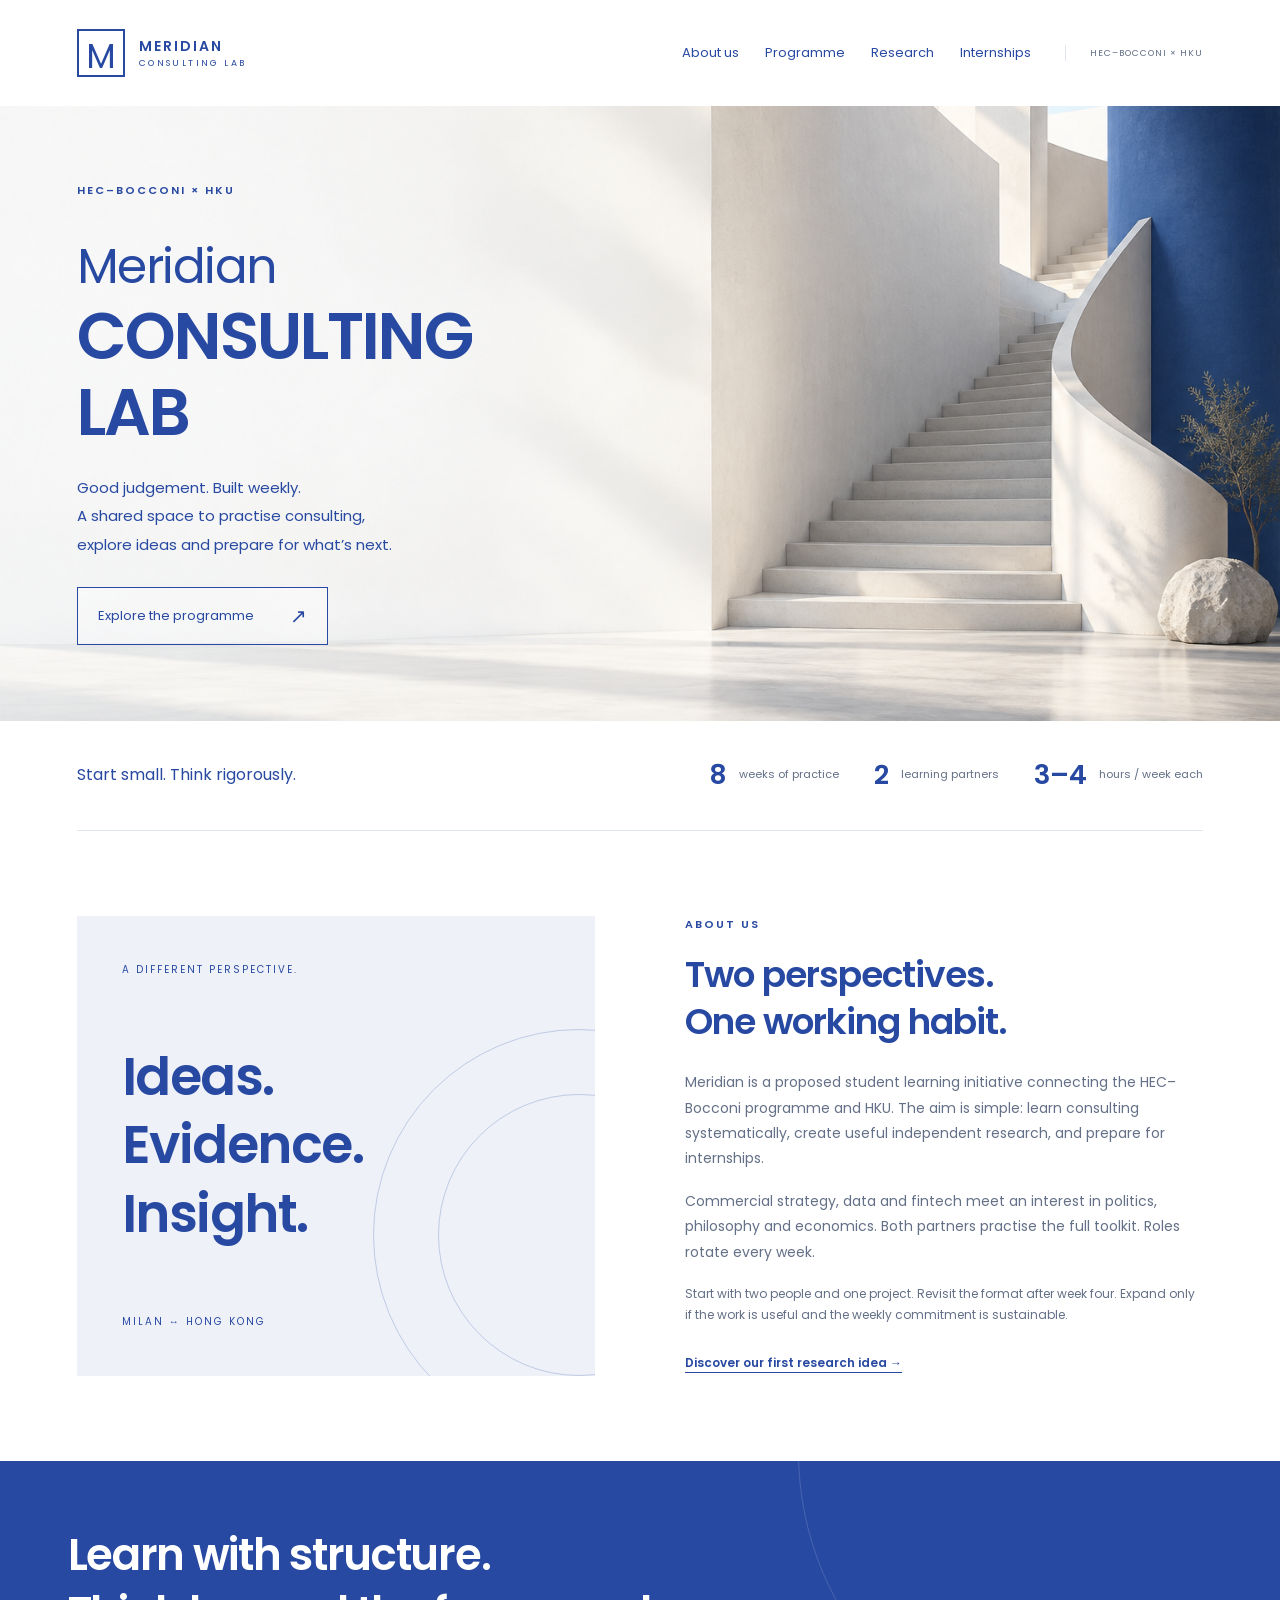
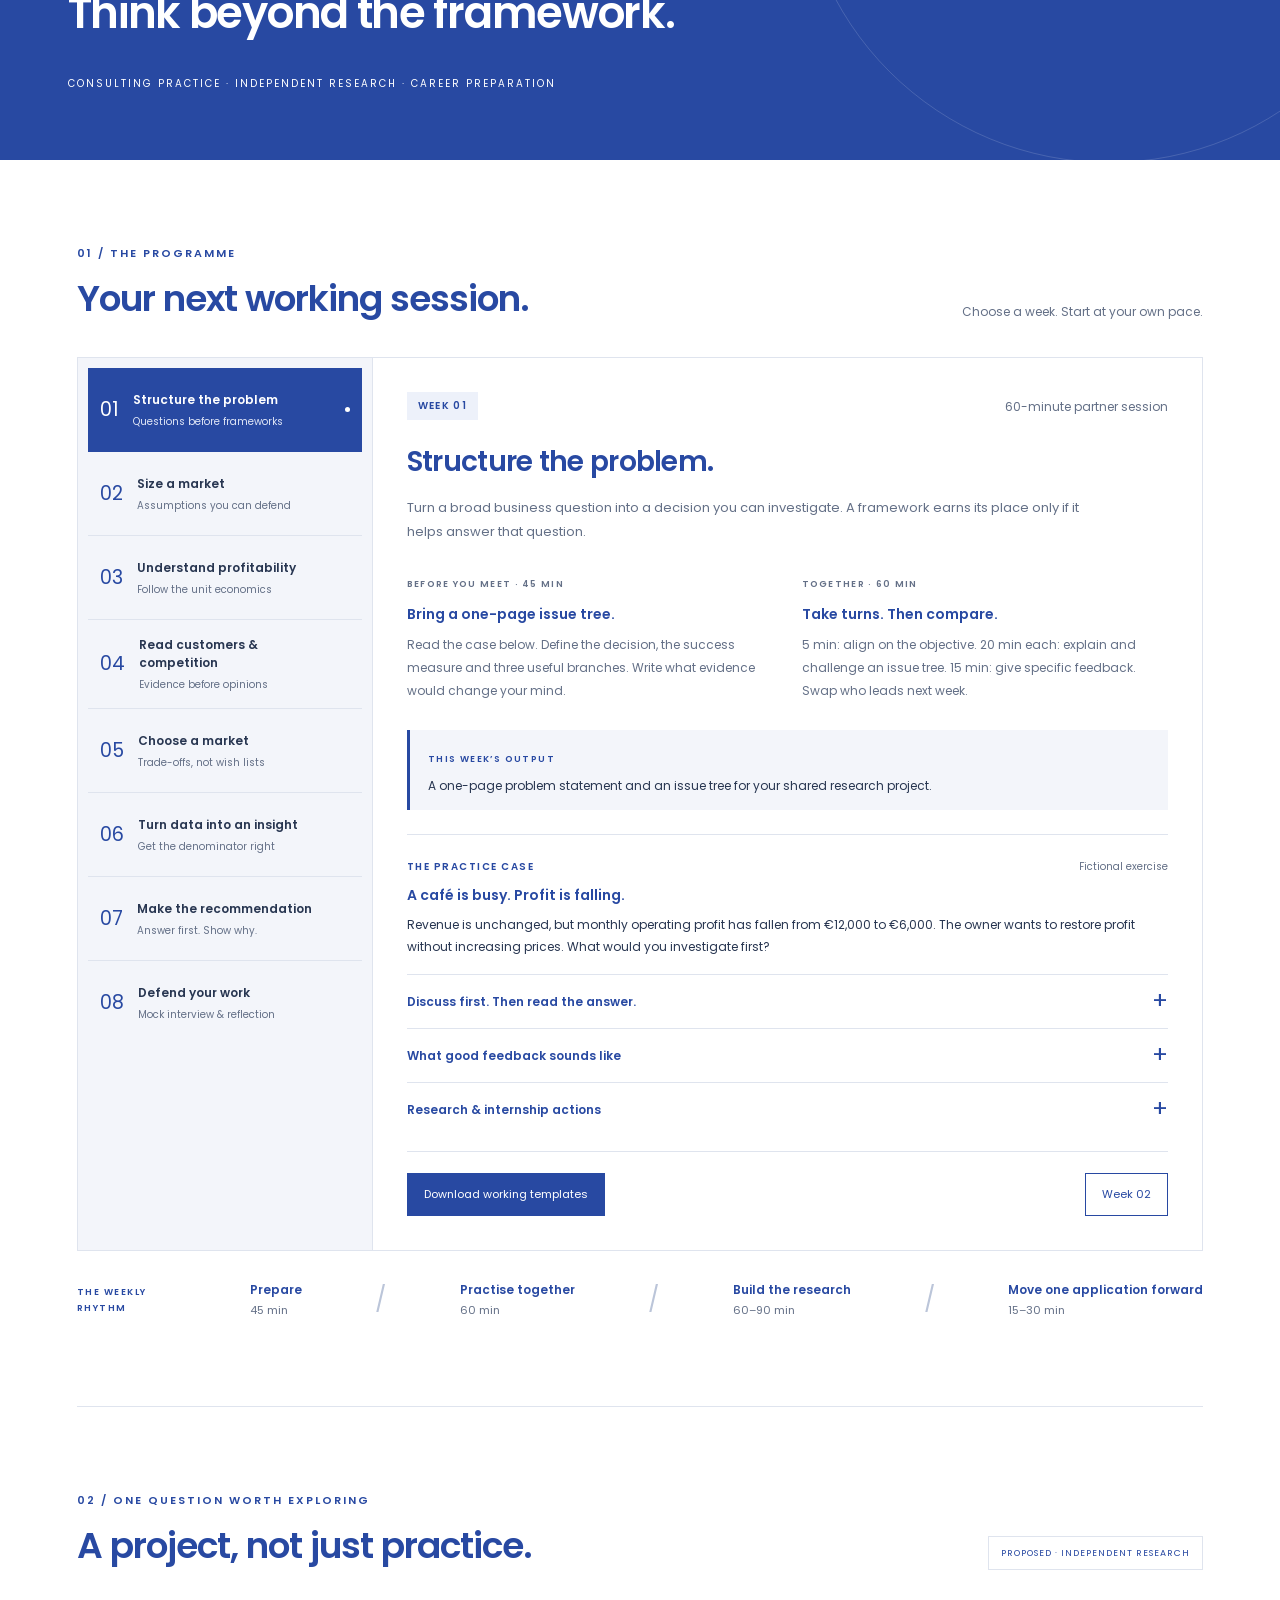
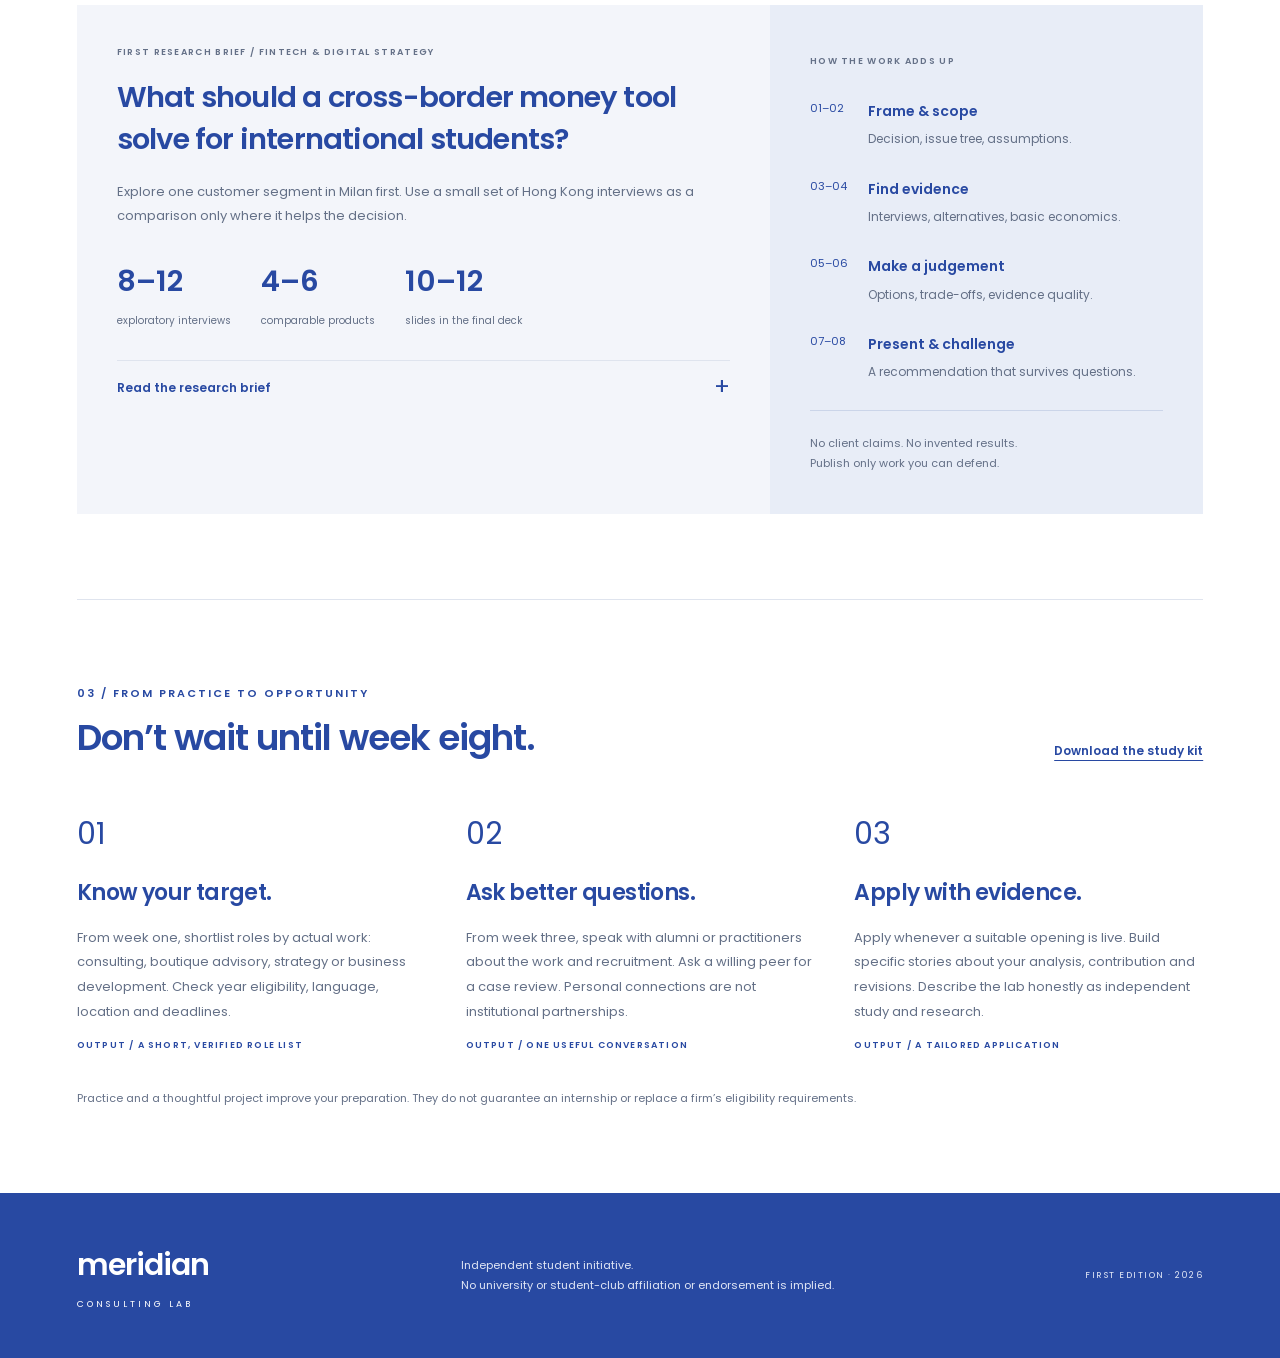
==== index.html @ 60a8f744 "Publish Meridian Consulting Lab website" ====
<!doctype html>
<html lang="en">
<head>
  <meta charset="utf-8"><meta name="viewport" content="width=device-width,initial-scale=1">
  <title>Meridian Consulting Lab — Practice with purpose</title>
  <meta name="description" content="A two-person consulting lab connecting HEC–Bocconi and HKU. Eight weeks of structured practice, independent research and internship preparation.">
  <link rel="icon" type="image/svg+xml" href="data:image/svg+xml,%3Csvg xmlns='http://www.w3.org/2000/svg' viewBox='0 0 40 40'%3E%3Crect width='40' height='40' fill='%232849a2'/%3E%3Cpath d='M9 29V11l11 12 11-12v18' fill='none' stroke='white' stroke-width='3'/%3E%3C/svg%3E">
  <link rel="stylesheet" href="styles.css"><script src="app.js" defer></script>
</head>
<body>
<a class="skip" href="#programme">Skip to the programme</a>
<header class="site-header">
  <a class="brand" href="#top" aria-label="Meridian Consulting Lab home"><span class="brand-mark" aria-hidden="true">M</span><span>MERIDIAN<span class="brand-sub">CONSULTING LAB</span></span></a>
  <nav aria-label="Main navigation"><a href="#about">About us</a><a href="#programme">Programme</a><a href="#research">Research</a><a href="#internships">Internships</a></nav>
  <span class="header-note">HEC–BOCCONI × HKU</span>
</header>
<main id="top">
  <section class="intro" aria-labelledby="intro-title">
    <img class="hero-image" src="assets/meridian-hero.png" alt="" fetchpriority="high">
    <div class="hero-copy"><p class="eyebrow">HEC–BOCCONI × HKU</p><h1 id="intro-title"><span>Meridian</span><br>CONSULTING<br>LAB</h1><p class="intro-copy">Good judgement. Built weekly.<br>A shared space to practise consulting,<br>explore ideas and prepare for what’s next.</p><a class="hero-cta" href="#programme">Explore the programme <span aria-hidden="true">↗</span></a></div>
  </section>
  <div class="programme-note"><p>Start small. Think rigorously.</p><div class="note-meta"><span><strong>8</strong> weeks of practice</span><span><strong>2</strong> learning partners</span><span><strong>3–4</strong> hours / week each</span></div></div>
  <section class="section about" id="about" aria-labelledby="about-heading"><div class="about-visual" aria-hidden="true"><span class="visual-caption">A DIFFERENT PERSPECTIVE.</span><p>Ideas.<br>Evidence.<br>Insight.</p><span class="visual-coordinate">MILAN ↔ HONG KONG</span></div><div class="about-copy"><p class="eyebrow">ABOUT US</p><h2 id="about-heading">Two perspectives.<br>One working habit.</h2><p>Meridian is a proposed student learning initiative connecting the HEC–Bocconi programme and HKU. The aim is simple: learn consulting systematically, create useful independent research, and prepare for internships.</p><p>Commercial strategy, data and fintech meet an interest in politics, philosophy and economics. Both partners practise the full toolkit. Roles rotate every week.</p><p class="quiet">Start with two people and one project. Revisit the format after week four. Expand only if the work is useful and the weekly commitment is sustainable.</p><a class="text-link" href="#research">Discover our first research idea <span aria-hidden="true">→</span></a></div></section>
  <section class="statement" aria-label="Our approach"><p>Learn with structure.<br>Think beyond the framework.</p><span>CONSULTING PRACTICE · INDEPENDENT RESEARCH · CAREER PREPARATION</span></section>
  <section class="programme section" id="programme" aria-labelledby="programme-heading">
    <div class="section-heading"><div><p class="eyebrow">01 / THE PROGRAMME</p><h2 id="programme-heading">Your next working session.</h2></div><span class="quiet">Choose a week. Start at your own pace.</span></div>
    <div class="workbench">
      <nav class="week-list" aria-label="Programme weeks" id="week-list">
        <a class="week-link active" href="#week-1" aria-current="step"><span class="week-number">01</span><span>Structure the problem<small>Questions before frameworks</small></span><span class="week-dot" aria-hidden="true"></span></a>
      </nav>
      <article class="session" id="session" aria-labelledby="session-title">
        <div class="session-top"><span class="pill">WEEK 01</span><span class="quiet">60-minute partner session</span></div>
        <h3 id="session-title">Structure the problem.</h3><p class="session-description">Turn a broad business question into a decision you can investigate. A framework earns its place only if it helps answer that question.</p>
        <div class="session-blocks"><div><span class="tiny-label">BEFORE YOU MEET · 45 MIN</span><h4>Bring a one-page issue tree.</h4><p>Define the decision, the success measure and three useful branches. Write what evidence would change your mind.</p></div><div><span class="tiny-label">TOGETHER · 60 MIN</span><h4>Take turns. Then compare.</h4><p>Spend 5 minutes setting the objective, 20 minutes per person practising, then 15 minutes giving evidence-based feedback.</p></div></div>
        <div class="deliverable"><span class="deliverable-label">THIS WEEK’S OUTPUT</span><p>A one-page problem statement and an issue tree for your shared research project.</p></div>
      </article>
    </div>
    <div class="rhythm"><span class="rhythm-label">THE WEEKLY RHYTHM</span><p><strong>Prepare</strong><span>45 min</span></p><span class="rhythm-divider">/</span><p><strong>Practise together</strong><span>60 min</span></p><span class="rhythm-divider">/</span><p><strong>Build the research</strong><span>60–90 min</span></p><span class="rhythm-divider">/</span><p><strong>Move one application forward</strong><span>15–30 min</span></p></div>
  </section>
  <section class="section research" id="research" aria-labelledby="research-heading">
    <div class="section-heading"><div><p class="eyebrow">02 / ONE QUESTION WORTH EXPLORING</p><h2 id="research-heading">A project, not just practice.</h2></div><span class="status">PROPOSED · INDEPENDENT RESEARCH</span></div>
    <div class="research-grid"><div class="research-main"><p class="tiny-label">FIRST RESEARCH BRIEF / FINTECH & DIGITAL STRATEGY</p><h3>What should a cross-border money tool solve for international students?</h3><p>Explore one customer segment in Milan first. Use a small set of Hong Kong interviews as a comparison only where it helps the decision.</p><div class="project-facts"><div><strong>8–12</strong><span>exploratory interviews</span></div><div><strong>4–6</strong><span>comparable products</span></div><div><strong>10–12</strong><span>slides in the final deck</span></div></div><details><summary>Read the research brief</summary><div class="detail-body"><p><strong>The decision:</strong> which user problem deserves a small product experiment? Compare transfer cost, clarity, convenience and trust without assuming the answer.</p><p><strong>Scope:</strong> aim for 6–8 adult student interviews in Milan and 2–4 in Hong Kong. This is an exploratory convenience sample, not a representative survey. If access is limited, narrow to one city.</p><p><strong>Method:</strong> ask about a recent real experience, compare public product information under the same transaction scenario, and separate observations from interpretations.</p><p><strong>Output:</strong> an evidence table, anonymised themes, a concise deck, an alternative recommendation and a low-cost next experiment. Make every important number traceable.</p><p><strong>Boundary:</strong> no bank credentials or account statements. Ask permission to take notes, minimise personal data and agree how long to keep them. This is student research, not financial advice or a client engagement.</p></div></details></div><aside class="project-aside"><span class="tiny-label">HOW THE WORK ADDS UP</span><ol class="project-steps"><li><span>01–02</span><div><strong>Frame & scope</strong><p>Decision, issue tree, assumptions.</p></div></li><li><span>03–04</span><div><strong>Find evidence</strong><p>Interviews, alternatives, basic economics.</p></div></li><li><span>05–06</span><div><strong>Make a judgement</strong><p>Options, trade-offs, evidence quality.</p></div></li><li><span>07–08</span><div><strong>Present & challenge</strong><p>A recommendation that survives questions.</p></div></li></ol><p class="aside-note">No client claims. No invented results.<br>Publish only work you can defend.</p></aside></div>
  </section>
  <section class="section internships" id="internships" aria-labelledby="internships-heading"><div class="section-heading"><div><p class="eyebrow">03 / FROM PRACTICE TO OPPORTUNITY</p><h2 id="internships-heading">Don’t wait until week eight.</h2></div><a class="text-link" href="study-kit.md" download>Download the study kit</a></div><div class="career-grid"><article><span class="career-num">01</span><h3>Know your target.</h3><p>From week one, shortlist roles by actual work: consulting, boutique advisory, strategy or business development. Check year eligibility, language, location and deadlines.</p><span class="career-output">OUTPUT / A SHORT, VERIFIED ROLE LIST</span></article><article><span class="career-num">02</span><h3>Ask better questions.</h3><p>From week three, speak with alumni or practitioners about the work and recruitment. Ask a willing peer for a case review. Personal connections are not institutional partnerships.</p><span class="career-output">OUTPUT / ONE USEFUL CONVERSATION</span></article><article><span class="career-num">03</span><h3>Apply with evidence.</h3><p>Apply whenever a suitable opening is live. Build specific stories about your analysis, contribution and revisions. Describe the lab honestly as independent study and research.</p><span class="career-output">OUTPUT / A TAILORED APPLICATION</span></article></div><p class="career-footnote">Practice and a thoughtful project improve your preparation. They do not guarantee an internship or replace a firm’s eligibility requirements.</p></section>
</main>
<footer><a class="footer-brand" href="#top">meridian<span>consulting lab</span></a><p>Independent student initiative.<br>No university or student-club affiliation or endorsement is implied.</p><span>FIRST EDITION · 2026</span></footer>
<noscript><div class="noscript">Week one is shown above. Enable JavaScript to browse all eight weeks, or <a href="study-kit.md">read the complete study kit</a>.</div></noscript>
</body></html>
---- styles.css ----
@font-face{font-family:Poppins;src:url('assets/poppins-regular.ttf') format('truetype');font-weight:400;font-display:swap}
@font-face{font-family:Poppins;src:url('assets/poppins-semibold.ttf') format('truetype');font-weight:600;font-display:swap}
:root{--blue:#2849a2;--ink:#283651;--muted:#647087;--paper:#f3f5fa;--line:#dfe4ee;--white:#fff;--sans:Poppins,-apple-system,BlinkMacSystemFont,'Segoe UI',sans-serif}
*{box-sizing:border-box}html{scroll-behavior:smooth;scroll-padding-top:24px}body{margin:0;background:white;color:var(--ink);font:400 15px/1.8 var(--sans)}a{color:inherit;text-underline-offset:5px}button{font:inherit}button,summary,a{-webkit-tap-highlight-color:transparent}button:focus-visible,a:focus-visible,summary:focus-visible{outline:3px solid var(--blue);outline-offset:5px}.skip{position:absolute;left:20px;top:-100px;background:var(--paper);padding:12px;z-index:5}.skip:focus{top:10px}h1,h2,h3,h4,p{margin-top:0}h1,h2,h3,h4{font-weight:600;color:var(--blue)}
.site-header{max-width:1440px;margin:auto;padding:24px 6%;display:flex;align-items:center;gap:34px;min-height:106px;background:white;color:var(--blue)}.brand{display:flex;align-items:center;gap:14px;text-decoration:none;font-size:14px;letter-spacing:2px;font-weight:600;line-height:1.5}.brand-mark{font-size:34px;letter-spacing:-4px;border:2px solid var(--blue);width:48px;height:48px;display:grid;place-items:center;padding-right:3px;font-weight:400}.brand-sub{font-size:9px;letter-spacing:2.4px;display:block;font-weight:400}.site-header nav{display:flex;gap:26px;margin-left:auto}.site-header nav a{text-decoration:none;font-size:13px;padding:7px 0}.site-header nav a:hover{text-decoration:underline}.header-note{font-size:9px;letter-spacing:1px;padding-left:24px;border-left:1px solid var(--line);color:var(--muted)}main{max-width:1440px;margin:auto;padding:0 6%}
.intro{position:relative;min-height:615px;margin:0 -6.82%;overflow:hidden;background:#f2f3f5;display:flex;align-items:center}.hero-image{position:absolute;inset:0;width:100%;height:100%;object-fit:cover;object-position:center 55%}.hero-copy{position:relative;width:62%;padding:55px 0 55px 6%;z-index:1}.eyebrow,.tiny-label,.edition{font-size:11px;letter-spacing:2px;font-weight:600;line-height:1.6}.eyebrow{margin:0 0 24px;color:var(--blue)}h1{font-size:clamp(45px,5.1vw,72px);line-height:1.16;letter-spacing:-2px;margin-bottom:23px}h1>span{font-weight:400;font-size:.74em;letter-spacing:-1.5px}.intro-copy{font-size:15px;line-height:1.9;color:var(--blue);margin-bottom:28px;max-width:425px}.hero-cta{display:inline-flex;align-items:center;justify-content:space-between;gap:36px;border:1px solid var(--blue);min-height:49px;padding:10px 20px;text-decoration:none;color:var(--blue);font-size:13px;background:#ffffff55}.hero-cta:hover{background:var(--blue);color:white}.hero-cta span{font-size:20px}.programme-note{display:flex;align-items:center;justify-content:space-between;padding:30px 0;border-bottom:1px solid var(--line);gap:30px}.programme-note>p{margin:0;color:var(--blue);font-size:16px}.note-meta{display:flex;gap:35px;font-size:11px;color:var(--muted)}.note-meta span{display:flex;align-items:center;gap:12px}.note-meta strong{font-size:27px;color:var(--blue);font-weight:600;white-space:nowrap}
.section{padding:85px 0}.section-heading{display:flex;justify-content:space-between;align-items:flex-end;gap:24px;margin-bottom:35px}.section-heading .eyebrow{margin-bottom:13px}h2{font-size:36px;line-height:1.3;letter-spacing:-1px;margin-bottom:0}.quiet{color:var(--muted);font-size:12px}.about{display:grid;grid-template-columns:1fr 1fr;align-items:center;gap:8%}.about-visual{min-height:460px;position:relative;overflow:hidden;background:#eef1f8;padding:45px;color:var(--blue);display:flex;flex-direction:column;justify-content:space-between}.about-visual:before,.about-visual:after{content:'';position:absolute;width:410px;height:410px;border:1px solid #bfcbe5;border-radius:50%;right:-190px;bottom:-65px}.about-visual:after{width:280px;height:280px;right:-125px;bottom:0}.visual-caption,.visual-coordinate{font-size:10px;letter-spacing:2px;position:relative}.about-visual p{font-size:clamp(38px,4.1vw,58px);font-weight:600;line-height:1.3;letter-spacing:-1.5px;margin:25px 0;position:relative}.about-copy h2{margin-bottom:25px}.about-copy .eyebrow{margin-bottom:18px}.about-copy p:not(.eyebrow){color:var(--muted);font-size:14px;margin-bottom:18px}.about-copy p.quiet{font-size:12px}.text-link{color:var(--blue);font-size:12px;font-weight:600}.about-copy .text-link{display:inline-block;margin-top:8px}.statement{position:relative;overflow:hidden;background:var(--blue);color:white;padding:65px 6%;margin:0 -6.82%;}.statement:after{content:'';position:absolute;width:620px;height:620px;border:1px solid #ffffff26;border-radius:50%;top:-320px;right:-140px}.statement p{font-size:clamp(28px,3.4vw,47px);font-weight:600;line-height:1.35;letter-spacing:-1.3px;margin-bottom:25px;position:relative;z-index:1}.statement>span{font-size:10px;letter-spacing:2px;position:relative;z-index:1}
.workbench{display:grid;grid-template-columns:295px 1fr;background:white;border:1px solid var(--line)}.week-list{border-right:1px solid var(--line);padding:10px;background:var(--paper)}.week-link{display:flex;align-items:center;gap:14px;text-decoration:none;padding:16px 12px;min-height:84px;border-bottom:1px solid var(--line);transition:background .15s}.week-link:last-child{border-bottom:0}.week-link:hover{background:#e6ebf6}.week-link.active{background:var(--blue);color:white;border-color:var(--blue)}.week-link>span:nth-child(2){font-size:12px;font-weight:600;line-height:1.5}.week-link small{display:block;font-size:10px;font-weight:400;color:var(--muted);margin-top:5px}.week-link.active small{color:#e0e6f6}.week-number{font-size:19px;color:var(--blue)}.active .week-number{color:white}.week-dot{width:5px;height:5px;border-radius:50%;margin-left:auto;flex-shrink:0}.active .week-dot{background:white}.session{padding:34px;min-width:0}.session-top{display:flex;justify-content:space-between;align-items:center;gap:15px;margin-bottom:23px}.pill{background:#edf1fa;color:var(--blue);padding:5px 11px;font-size:10px;letter-spacing:1.3px;font-weight:600}.session h3{font-size:28px;line-height:1.35;letter-spacing:-.7px;margin-bottom:15px}.session-description{color:var(--muted);font-size:13px;max-width:700px;margin-bottom:25px}.session-blocks{display:grid;grid-template-columns:1fr 1fr;gap:28px;padding-bottom:24px}.tiny-label{font-size:9px;color:var(--muted);letter-spacing:1.3px}.session h4{font-size:14px;line-height:1.5;margin:9px 0}.session-blocks p{font-size:12px;color:var(--muted);line-height:1.9;margin-bottom:0}.deliverable{border-left:3px solid var(--blue);padding:13px 18px;margin:4px 0 24px;background:var(--paper)}.deliverable-label{font-size:9px;font-weight:600;letter-spacing:1.4px;color:var(--blue)}.deliverable p{font-size:12px;margin:5px 0 0}.case{border-top:1px solid var(--line);padding-top:23px}.case-top{display:flex;justify-content:space-between;gap:15px;align-items:center;margin-bottom:9px}.case-label{font-size:10px;letter-spacing:1.5px;font-weight:600;color:var(--blue)}.case-tag{font-size:10px;color:var(--muted)}.case h4{margin:5px 0 8px}.case p,.case li{font-size:12px}.case-prompt{margin-bottom:17px}.case details,.research details{border-top:1px solid var(--line)}summary{cursor:pointer;font-size:12px;font-weight:600;padding:15px 0;list-style:none;display:flex;align-items:center;justify-content:space-between;gap:15px;color:var(--blue)}summary::-webkit-details-marker{display:none}summary:after{content:'+';font-weight:400;font-size:23px;line-height:1}details[open]>summary:after{content:'−'}.detail-body{color:var(--muted);font-size:12px;line-height:1.9;padding:0 0 12px}.detail-body p:last-child{margin-bottom:0}.detail-body ul{padding-left:20px}.session-bottom{display:flex;align-items:center;justify-content:space-between;gap:15px;border-top:1px solid var(--line);padding-top:21px;margin-top:15px}.button{display:inline-flex;align-items:center;justify-content:center;min-height:43px;background:var(--blue);color:white;border:1px solid var(--blue);padding:10px 16px;font-size:11px;font-weight:400;cursor:pointer;text-decoration:none}.button:hover{background:#203b83}.button.secondary{background:transparent;color:var(--blue)}.button.secondary:hover{background:var(--paper)}.rhythm{display:flex;align-items:center;justify-content:space-between;gap:18px;padding:27px 0 0;flex-wrap:wrap}.rhythm-label{font-size:9px;font-weight:600;letter-spacing:1.5px;max-width:100px;color:var(--blue)}.rhythm p{margin:0;font-size:11px}.rhythm strong{display:block;font-weight:600;font-size:12px;color:var(--blue)}.rhythm p span{color:var(--muted)}.rhythm-divider{color:#bbc5d9;font-size:24px}
.research{border-top:1px solid var(--line)}.status{font-size:9px;font-weight:400;letter-spacing:1px;border:1px solid var(--line);padding:8px 12px;color:var(--blue)}.research-grid{display:grid;grid-template-columns:1.6fr 1fr;background:#f3f5fa}.research-main{padding:40px}.research-main h3{font-size:29px;line-height:1.45;letter-spacing:-.8px;max-width:620px;margin:17px 0 20px}.research-main>p:not(.tiny-label){color:var(--muted);font-size:13px}.project-facts{display:flex;gap:30px;padding:15px 0 30px}.project-facts strong{font-size:29px;display:block;color:var(--blue);font-weight:600}.project-facts span{display:block;font-size:10px;color:var(--muted);margin-top:5px}.project-aside{background:#e8edf7;padding:40px}.project-steps{list-style:none;padding:0;margin:25px 0 0}.project-steps li{display:flex;gap:20px;padding:0 0 25px}.project-steps li>span{font-size:11px;color:var(--blue);padding-top:2px;min-width:38px}.project-steps strong{font-size:14px;font-weight:600;color:var(--blue)}.project-steps p{font-size:12px;color:var(--muted);margin:4px 0 0}.aside-note{font-size:11px;color:var(--muted);border-top:1px solid #cbd5e9;padding-top:23px;margin:2px 0 0}.internships{border-top:1px solid var(--line)}.career-grid{display:grid;grid-template-columns:repeat(3,1fr);gap:40px}.career-grid article{padding:10px 0 0;display:flex;flex-direction:column}.career-num{font-size:30px;color:var(--blue);margin-bottom:17px}.career-grid h3{font-size:22px;line-height:1.4;letter-spacing:-.6px;margin-bottom:17px}.career-grid p{font-size:13px;color:var(--muted);line-height:1.9}.career-output{font-size:9px;letter-spacing:1.2px;margin-top:auto;color:var(--blue);font-weight:600}.career-footnote{font-size:11px;color:var(--muted);margin:35px 0 0}
footer{background:var(--blue);color:white;padding:45px max(6vw,24px);display:flex;align-items:center;justify-content:space-between;gap:30px}.footer-brand{font-size:30px;font-weight:600;letter-spacing:-1px;text-decoration:none}.footer-brand span{display:block;font-size:9px;font-weight:400;text-transform:uppercase;letter-spacing:3px;margin-top:4px}footer p{font-size:11px;color:#e0e6f5;margin:0}footer>span{font-size:9px;letter-spacing:1.5px;color:#e0e6f5}.noscript{padding:20px;background:var(--paper);text-align:center}
@media(min-width:1440px){.hero-copy{padding-left:86px}.intro,.statement{margin-left:-86px;margin-right:-86px}}
@media(max-width:1100px){.header-note{display:none}.intro{min-height:570px}.note-meta{gap:20px}.note-meta span{gap:8px}.programme-note>p{font-size:13px}.about{gap:6%}.about-visual{padding:35px;min-height:435px}.workbench{grid-template-columns:250px 1fr}.session{padding:26px}.research-main,.project-aside{padding:28px}.project-facts{gap:20px}.section-heading>.quiet{max-width:180px}.career-grid{gap:25px}}
@media(max-width:760px){.site-header{padding:20px 6%;flex-wrap:wrap;gap:18px;min-height:0}.brand{font-size:12px}.brand-mark{width:40px;height:40px;font-size:28px}.brand-sub{font-size:8px}.site-header nav{width:100%;margin:0;gap:0;justify-content:space-between}.site-header nav a{font-size:11px;padding:0}.intro{min-height:590px;align-items:flex-start}.hero-image{object-position:68% center;opacity:.63}.intro:after{content:'';position:absolute;inset:0;background:linear-gradient(90deg,#f7f8faee,#f7f8fa77 62%,transparent)}.hero-copy{width:100%;padding:48px 6%}h1{font-size:clamp(36px,12vw,48px);letter-spacing:-1.5px}.intro-copy{font-size:13px}.eyebrow{font-size:10px}.hero-cta{font-size:12px}.programme-note{display:block;padding:25px 0}.programme-note>p{font-size:14px;margin-bottom:15px}.note-meta{justify-content:space-between;gap:12px}.note-meta span{display:block;font-size:9px}.note-meta strong{display:block;font-size:26px;margin-bottom:2px}.section{padding:55px 0}.about{grid-template-columns:1fr;gap:35px}.about-visual{min-height:360px;padding:30px}.about-visual p{font-size:46px}.about-copy h2{font-size:31px}.about-copy p:not(.eyebrow){font-size:13px}.statement{padding:45px 6%}.statement>span{font-size:8px;letter-spacing:1.4px;display:block;max-width:280px}.statement p{font-size:31px}.section-heading{display:block;margin-bottom:25px}h2{font-size:29px}.section-heading>.quiet,.section-heading>.status,.section-heading>.text-link{display:inline-block;margin-top:18px;max-width:none}.workbench{grid-template-columns:1fr}.week-list{display:flex;overflow-x:auto;border-right:0;border-bottom:1px solid var(--line);padding:8px;scroll-snap-type:x proximity;gap:5px}.week-link{min-width:210px;min-height:72px;border-bottom:0;padding:12px;scroll-snap-align:start}.week-link>span:nth-child(2){font-size:11px}.week-link small{font-size:9px}.session{padding:25px 20px}.session h3{font-size:26px}.session-blocks{grid-template-columns:1fr;gap:24px}.session-top .quiet{font-size:9px}.session-bottom{align-items:flex-start}.session-bottom .button{font-size:10px;padding:10px 12px}.rhythm{display:grid;grid-template-columns:1fr 1fr;gap:20px}.rhythm-label{grid-column:1/-1;max-width:none}.rhythm-divider{display:none}.rhythm strong{font-size:11px}.research-grid{grid-template-columns:1fr}.research-main,.project-aside{padding:26px}.research-main h3{font-size:26px}.project-facts{gap:15px;justify-content:space-between}.project-facts strong{font-size:24px}.project-facts span{font-size:9px;max-width:85px}.career-grid{grid-template-columns:1fr;gap:30px}.career-grid article{border-bottom:1px solid var(--line);padding:0 0 25px}.career-grid article:last-child{border:0;padding-bottom:0}.career-num{margin-bottom:10px}.career-grid h3{font-size:23px}.career-footnote{margin-top:25px}footer{align-items:flex-start;flex-wrap:wrap;padding:35px 6%}footer p{max-width:260px}footer>span{width:100%}}
@media(prefers-reduced-motion:reduce){html{scroll-behavior:auto}*{transition:none!important}}
@media print{.site-header nav,.header-note,.hero-image,.hero-cta,.week-list,.session-bottom,.text-link,.about-visual,.statement{display:none}body{background:white}main{max-width:none;padding:0}.intro{min-height:0;margin:0}.hero-copy{width:100%;padding:20px 0}.workbench{display:block;border:0}.section{break-inside:avoid;padding:20px 0}.session{padding:0}.research-grid,.project-aside{background:white}.about{display:block}footer{background:white;color:var(--blue)}footer p,footer>span{color:var(--muted)}a{text-decoration:none}}
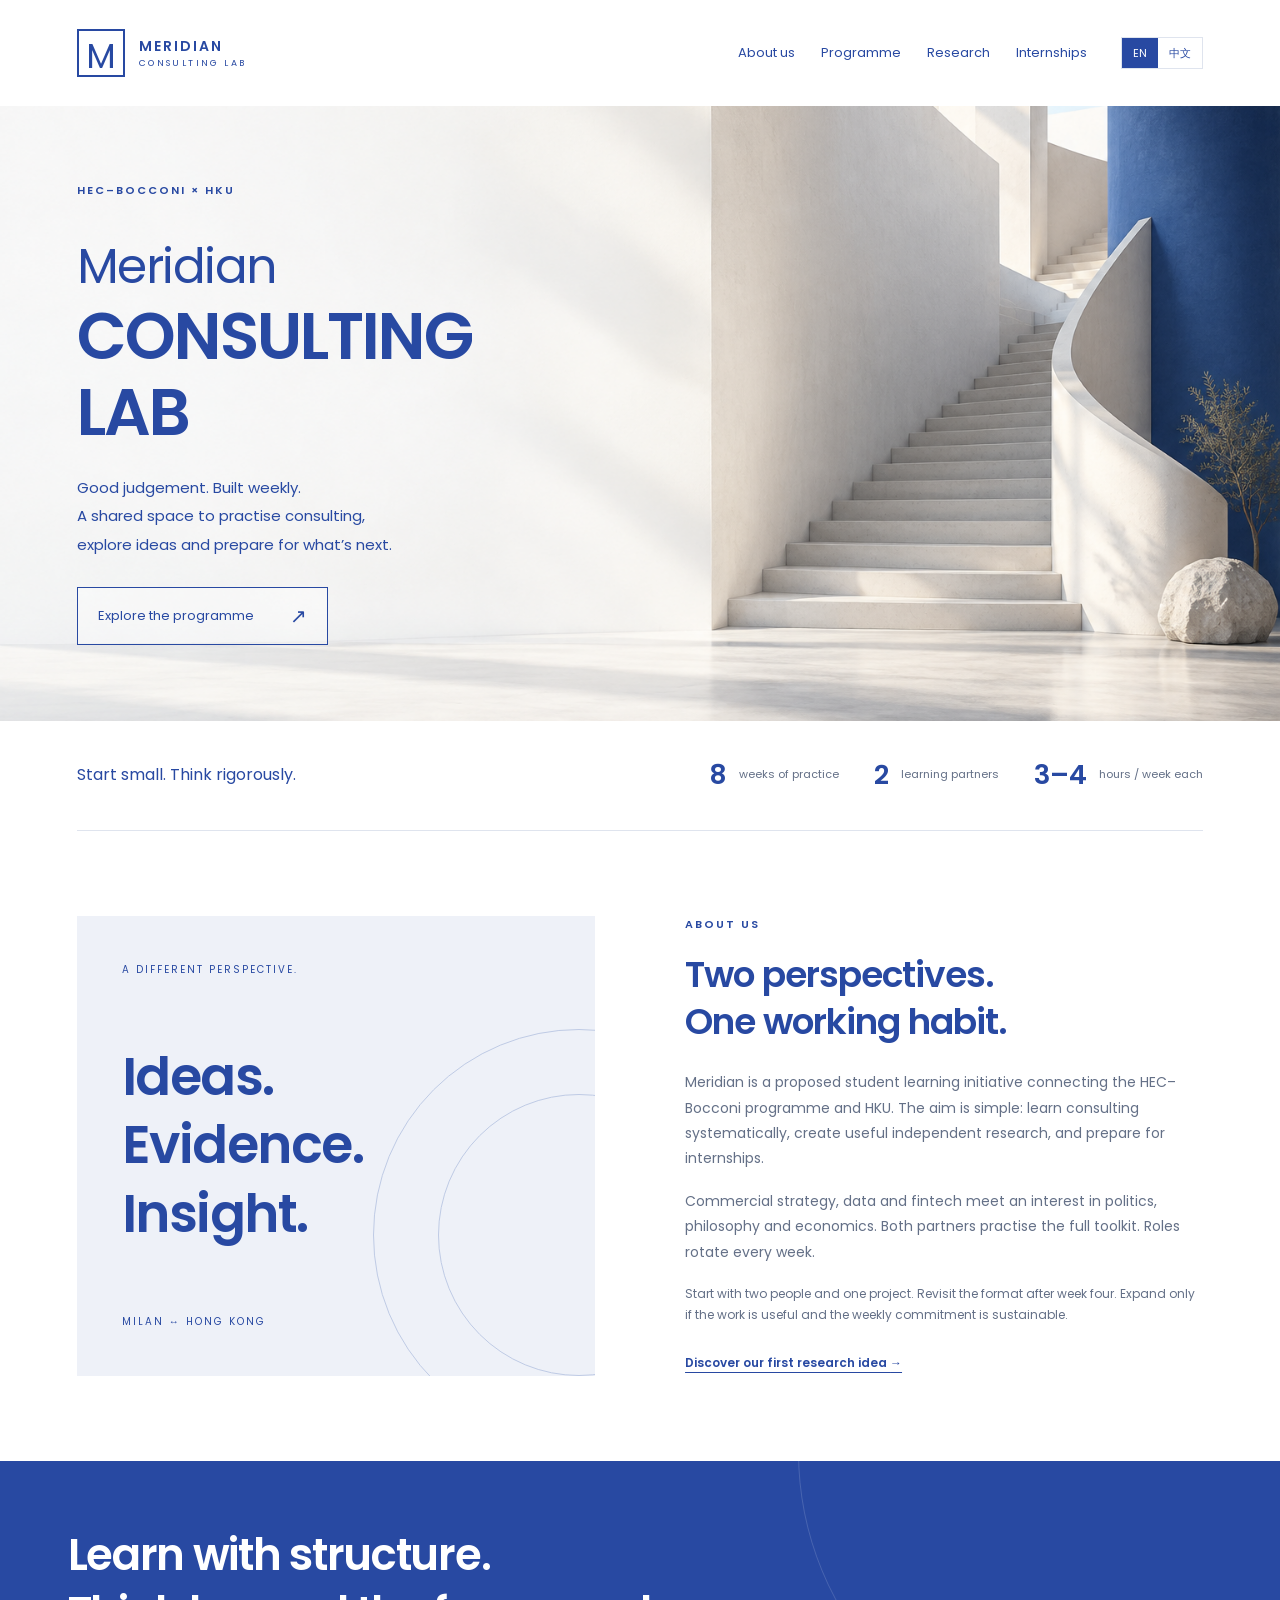
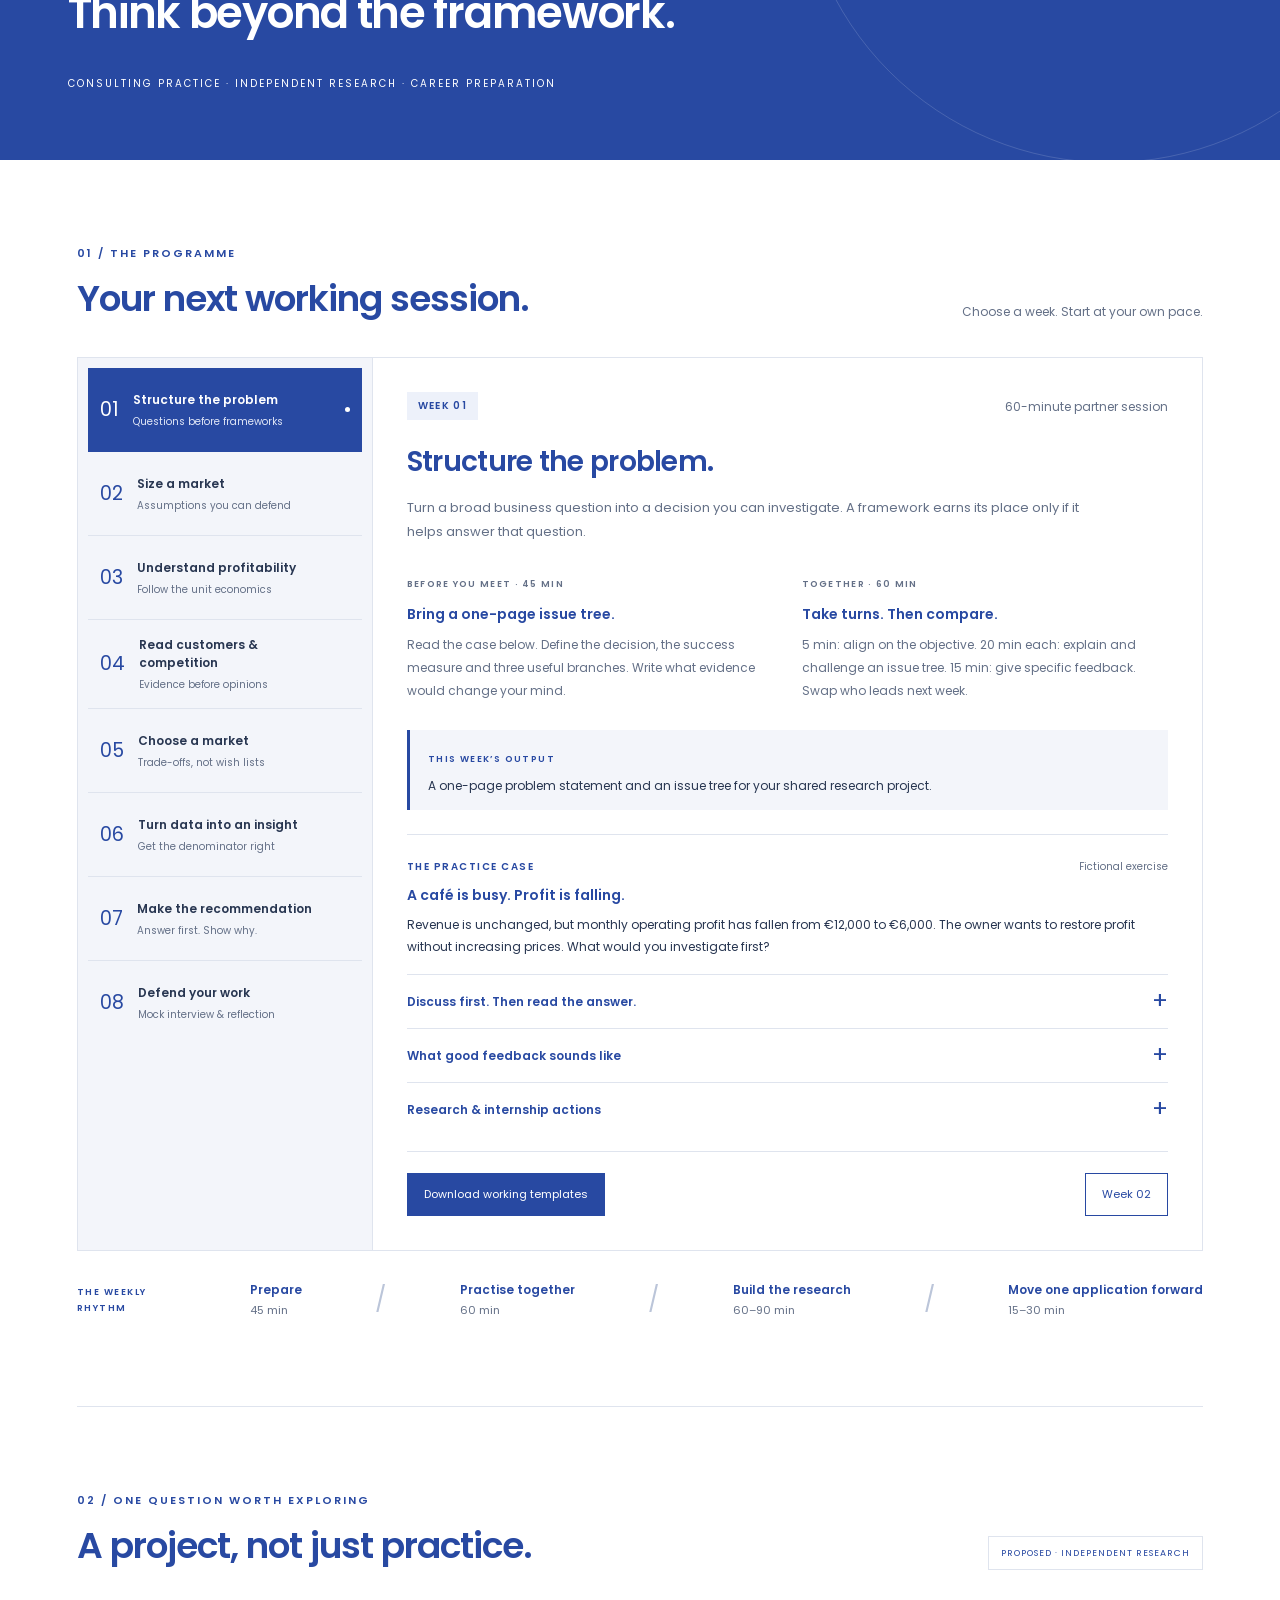
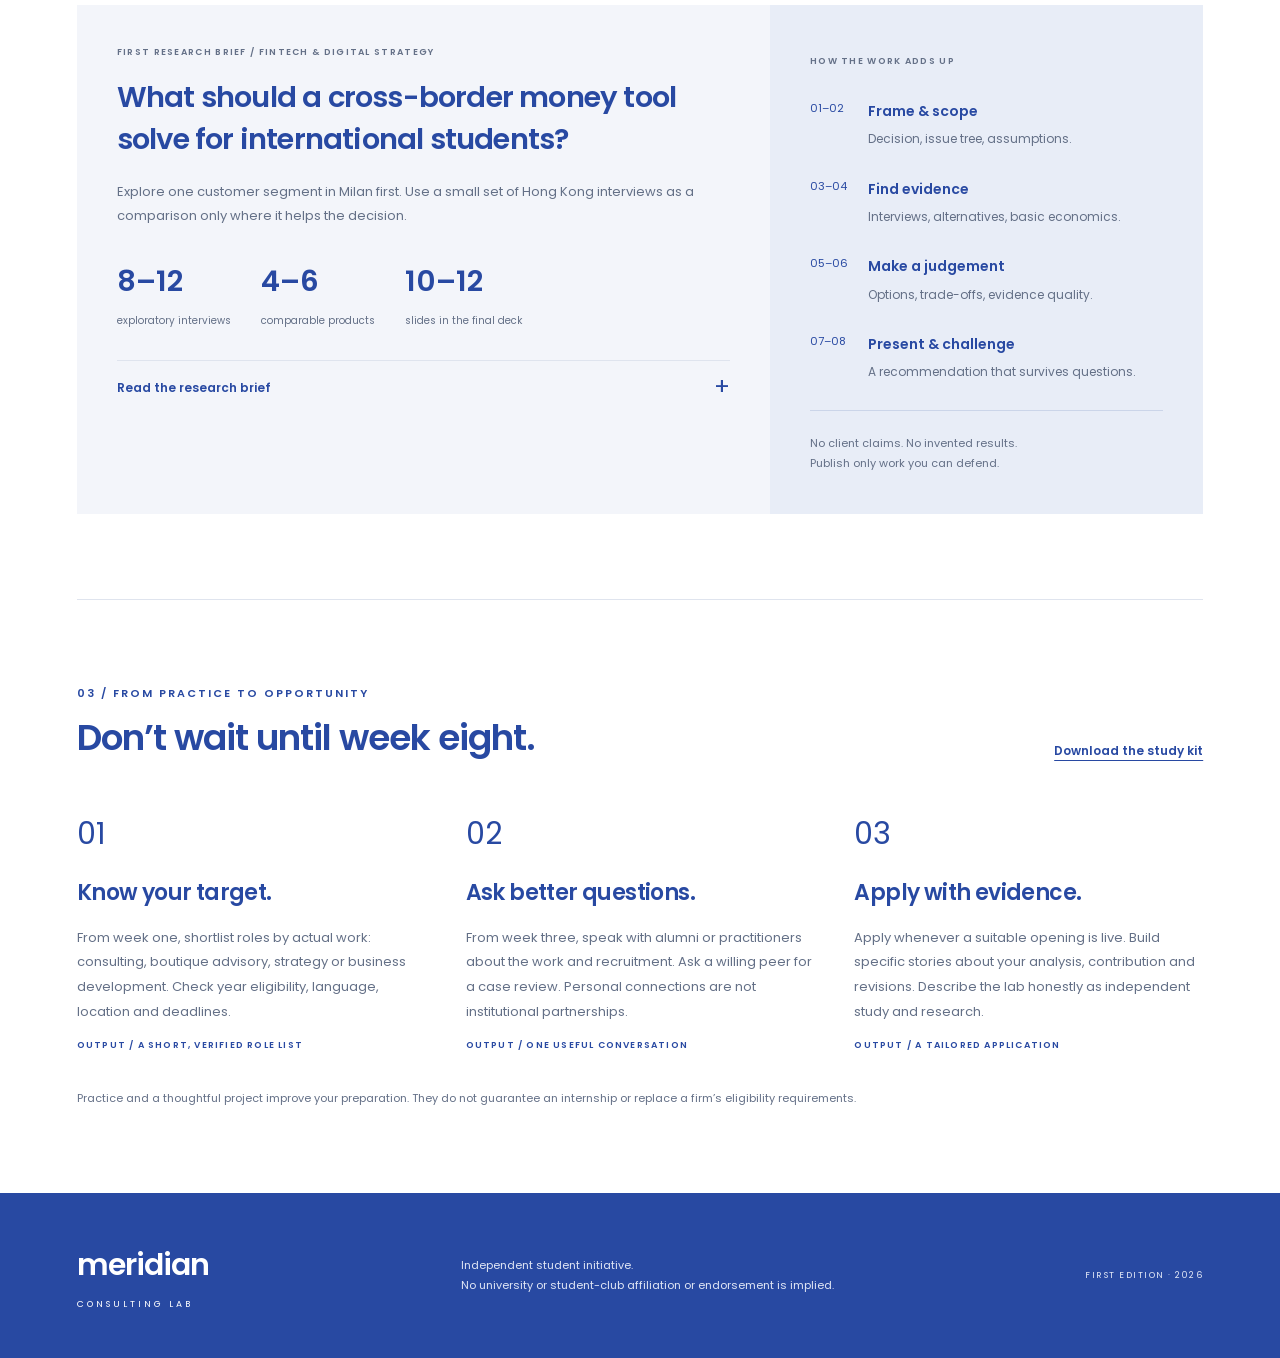
==== commit 864baac2: "Add English and Chinese language switching" ====
--- a/index.html
+++ b/index.html
@@ -12,7 +12,7 @@
 <header class="site-header">
   <a class="brand" href="#top" aria-label="Meridian Consulting Lab home"><span class="brand-mark" aria-hidden="true">M</span><span>MERIDIAN<span class="brand-sub">CONSULTING LAB</span></span></a>
   <nav aria-label="Main navigation"><a href="#about">About us</a><a href="#programme">Programme</a><a href="#research">Research</a><a href="#internships">Internships</a></nav>
-  <span class="header-note">HEC–BOCCONI × HKU</span>
+  <nav class="language-switch" aria-label="Switch language"><a href="index.html" lang="en" aria-current="page">EN</a><a href="zh.html" lang="zh-CN" data-language-link>中文</a></nav>
 </header>
 <main id="top">
   <section class="intro" aria-labelledby="intro-title">
--- a/styles.css
+++ b/styles.css
@@ -13,3 +13,13 @@
 @media(max-width:760px){.site-header{padding:20px 6%;flex-wrap:wrap;gap:18px;min-height:0}.brand{font-size:12px}.brand-mark{width:40px;height:40px;font-size:28px}.brand-sub{font-size:8px}.site-header nav{width:100%;margin:0;gap:0;justify-content:space-between}.site-header nav a{font-size:11px;padding:0}.intro{min-height:590px;align-items:flex-start}.hero-image{object-position:68% center;opacity:.63}.intro:after{content:'';position:absolute;inset:0;background:linear-gradient(90deg,#f7f8faee,#f7f8fa77 62%,transparent)}.hero-copy{width:100%;padding:48px 6%}h1{font-size:clamp(36px,12vw,48px);letter-spacing:-1.5px}.intro-copy{font-size:13px}.eyebrow{font-size:10px}.hero-cta{font-size:12px}.programme-note{display:block;padding:25px 0}.programme-note>p{font-size:14px;margin-bottom:15px}.note-meta{justify-content:space-between;gap:12px}.note-meta span{display:block;font-size:9px}.note-meta strong{display:block;font-size:26px;margin-bottom:2px}.section{padding:55px 0}.about{grid-template-columns:1fr;gap:35px}.about-visual{min-height:360px;padding:30px}.about-visual p{font-size:46px}.about-copy h2{font-size:31px}.about-copy p:not(.eyebrow){font-size:13px}.statement{padding:45px 6%}.statement>span{font-size:8px;letter-spacing:1.4px;display:block;max-width:280px}.statement p{font-size:31px}.section-heading{display:block;margin-bottom:25px}h2{font-size:29px}.section-heading>.quiet,.section-heading>.status,.section-heading>.text-link{display:inline-block;margin-top:18px;max-width:none}.workbench{grid-template-columns:1fr}.week-list{display:flex;overflow-x:auto;border-right:0;border-bottom:1px solid var(--line);padding:8px;scroll-snap-type:x proximity;gap:5px}.week-link{min-width:210px;min-height:72px;border-bottom:0;padding:12px;scroll-snap-align:start}.week-link>span:nth-child(2){font-size:11px}.week-link small{font-size:9px}.session{padding:25px 20px}.session h3{font-size:26px}.session-blocks{grid-template-columns:1fr;gap:24px}.session-top .quiet{font-size:9px}.session-bottom{align-items:flex-start}.session-bottom .button{font-size:10px;padding:10px 12px}.rhythm{display:grid;grid-template-columns:1fr 1fr;gap:20px}.rhythm-label{grid-column:1/-1;max-width:none}.rhythm-divider{display:none}.rhythm strong{font-size:11px}.research-grid{grid-template-columns:1fr}.research-main,.project-aside{padding:26px}.research-main h3{font-size:26px}.project-facts{gap:15px;justify-content:space-between}.project-facts strong{font-size:24px}.project-facts span{font-size:9px;max-width:85px}.career-grid{grid-template-columns:1fr;gap:30px}.career-grid article{border-bottom:1px solid var(--line);padding:0 0 25px}.career-grid article:last-child{border:0;padding-bottom:0}.career-num{margin-bottom:10px}.career-grid h3{font-size:23px}.career-footnote{margin-top:25px}footer{align-items:flex-start;flex-wrap:wrap;padding:35px 6%}footer p{max-width:260px}footer>span{width:100%}}
 @media(prefers-reduced-motion:reduce){html{scroll-behavior:auto}*{transition:none!important}}
 @media print{.site-header nav,.header-note,.hero-image,.hero-cta,.week-list,.session-bottom,.text-link,.about-visual,.statement{display:none}body{background:white}main{max-width:none;padding:0}.intro{min-height:0;margin:0}.hero-copy{width:100%;padding:20px 0}.workbench{display:block;border:0}.section{break-inside:avoid;padding:20px 0}.session{padding:0}.research-grid,.project-aside{background:white}.about{display:block}footer{background:white;color:var(--blue)}footer p,footer>span{color:var(--muted)}a{text-decoration:none}}
+/* Native language links use the same layout and need no translation framework. */
+.site-header .language-switch{margin-left:0;gap:0;flex-shrink:0;border:1px solid var(--line)}
+.site-header .language-switch a{padding:7px 11px;font-size:11px;line-height:1.5;text-decoration:none}
+.site-header .language-switch a[aria-current="page"]{background:var(--blue);color:white}
+.site-header .language-switch a:hover{background:#edf1fa;color:var(--blue)}
+:lang(zh-CN){--sans:Poppins,'PingFang SC','Microsoft YaHei',sans-serif}
+html:lang(zh-CN) h1{letter-spacing:0;font-size:clamp(44px,4.6vw,65px)}
+html:lang(zh-CN) .eyebrow,html:lang(zh-CN) .tiny-label,html:lang(zh-CN) .career-output{letter-spacing:1px}
+html:lang(zh-CN) .session p,html:lang(zh-CN) .session li,html:lang(zh-CN) summary,html:lang(zh-CN) .detail-body{font-size:13px}
+@media(max-width:760px){.site-header .brand{order:0}.site-header .language-switch{order:1;width:auto;margin-left:auto}.site-header>nav:not(.language-switch){order:2;width:100%}html:lang(zh-CN) h1{font-size:44px}}
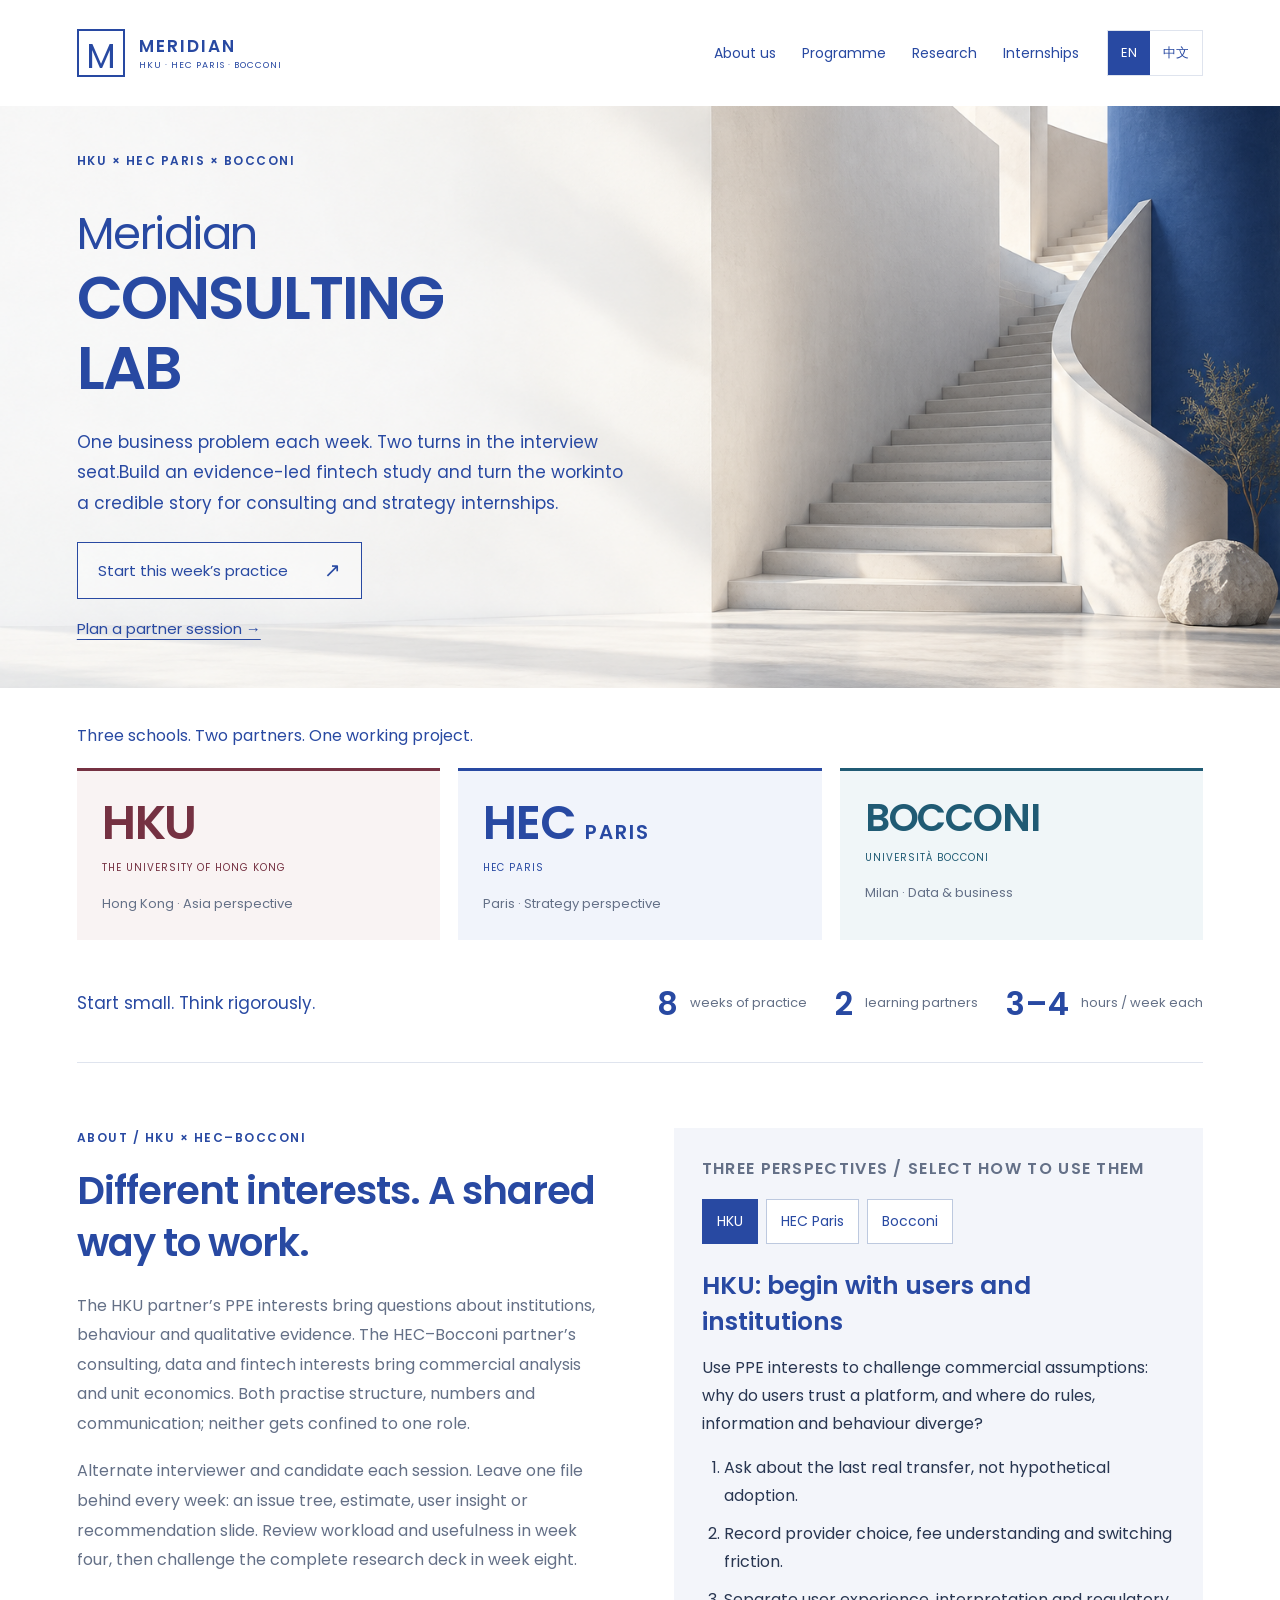
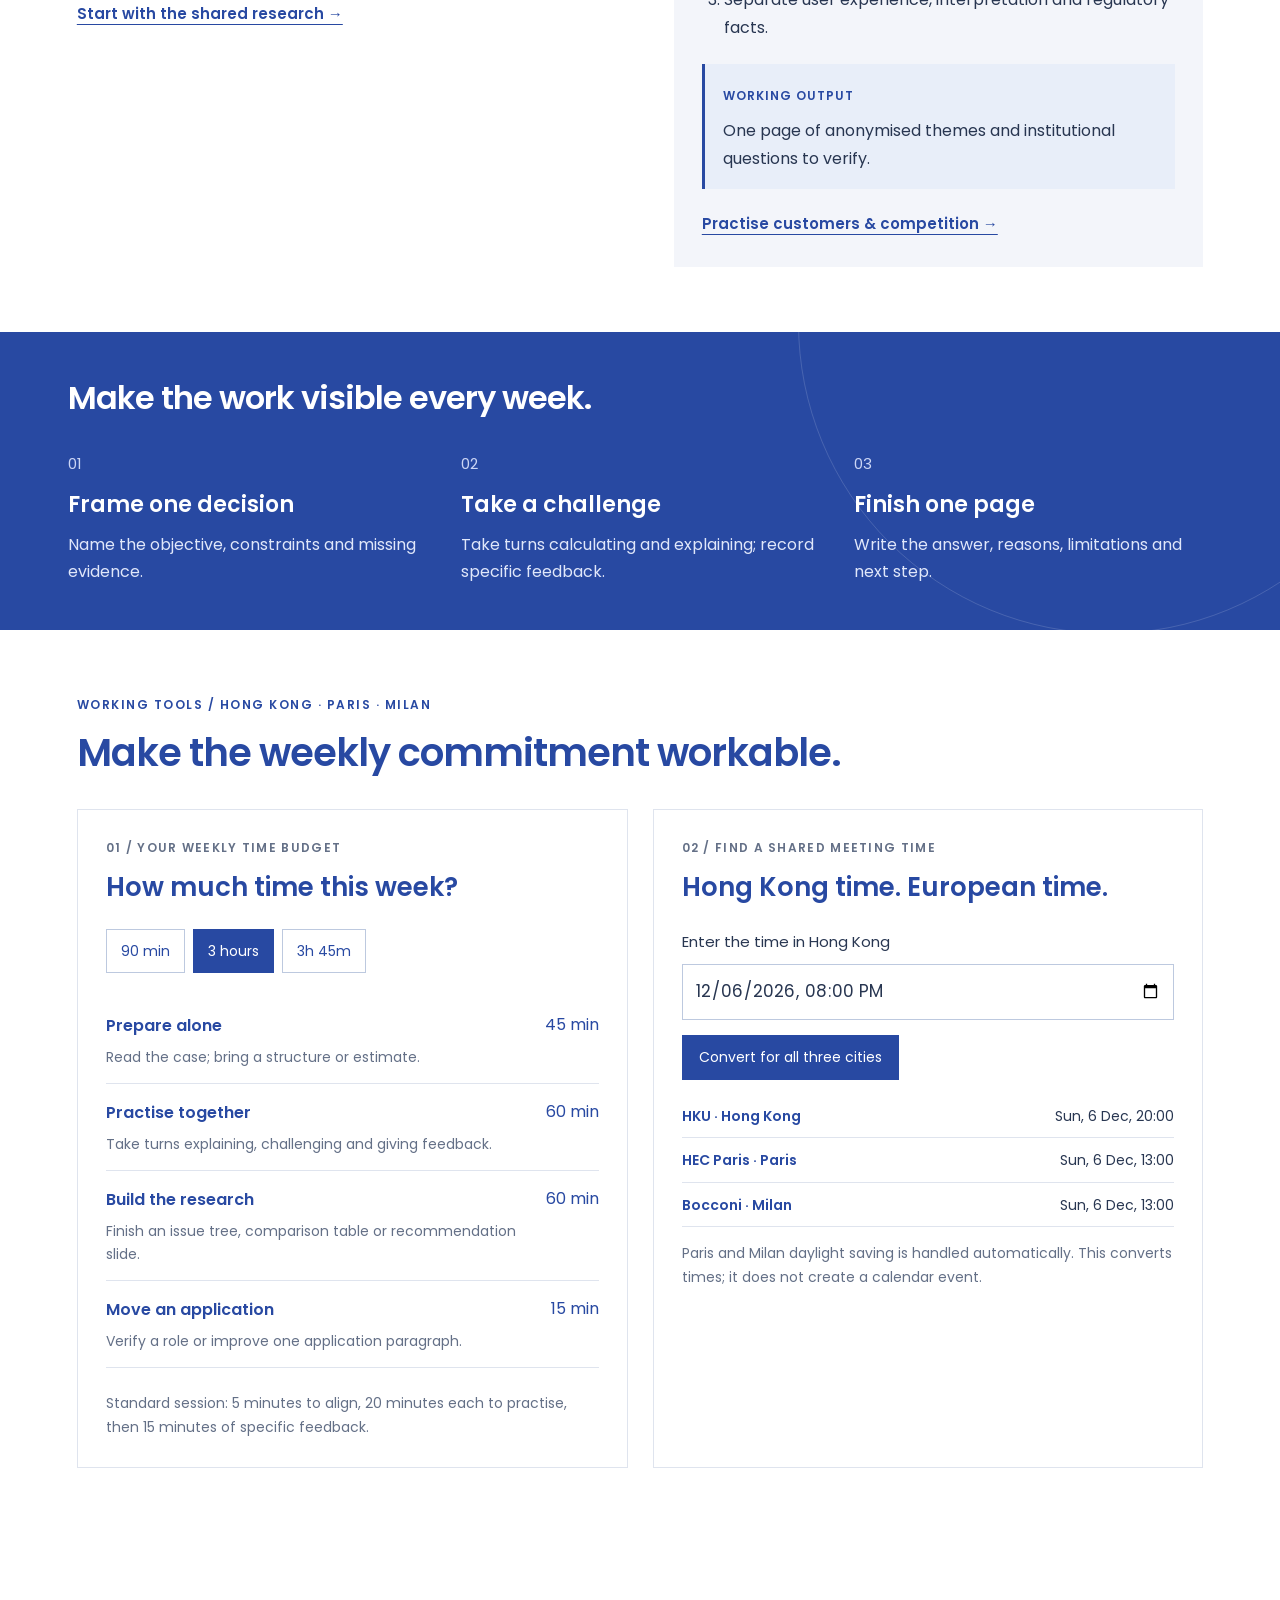
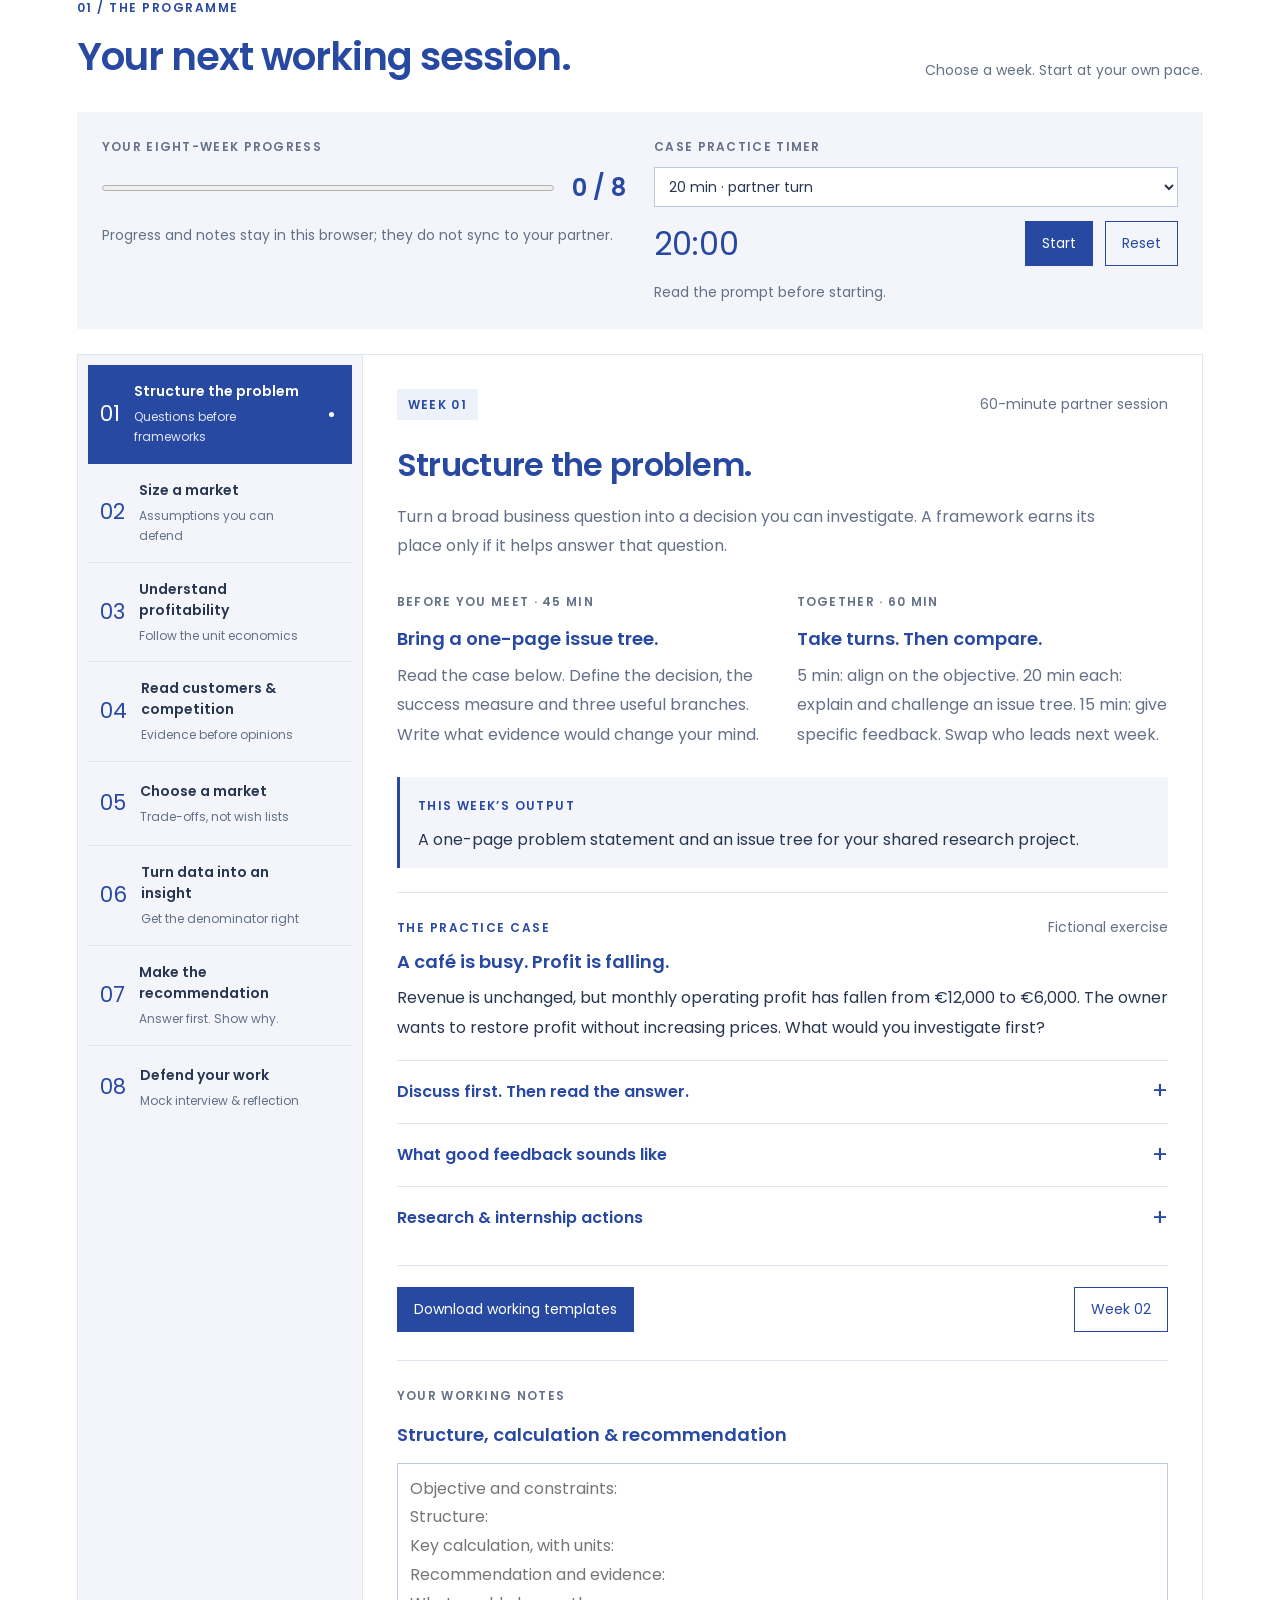
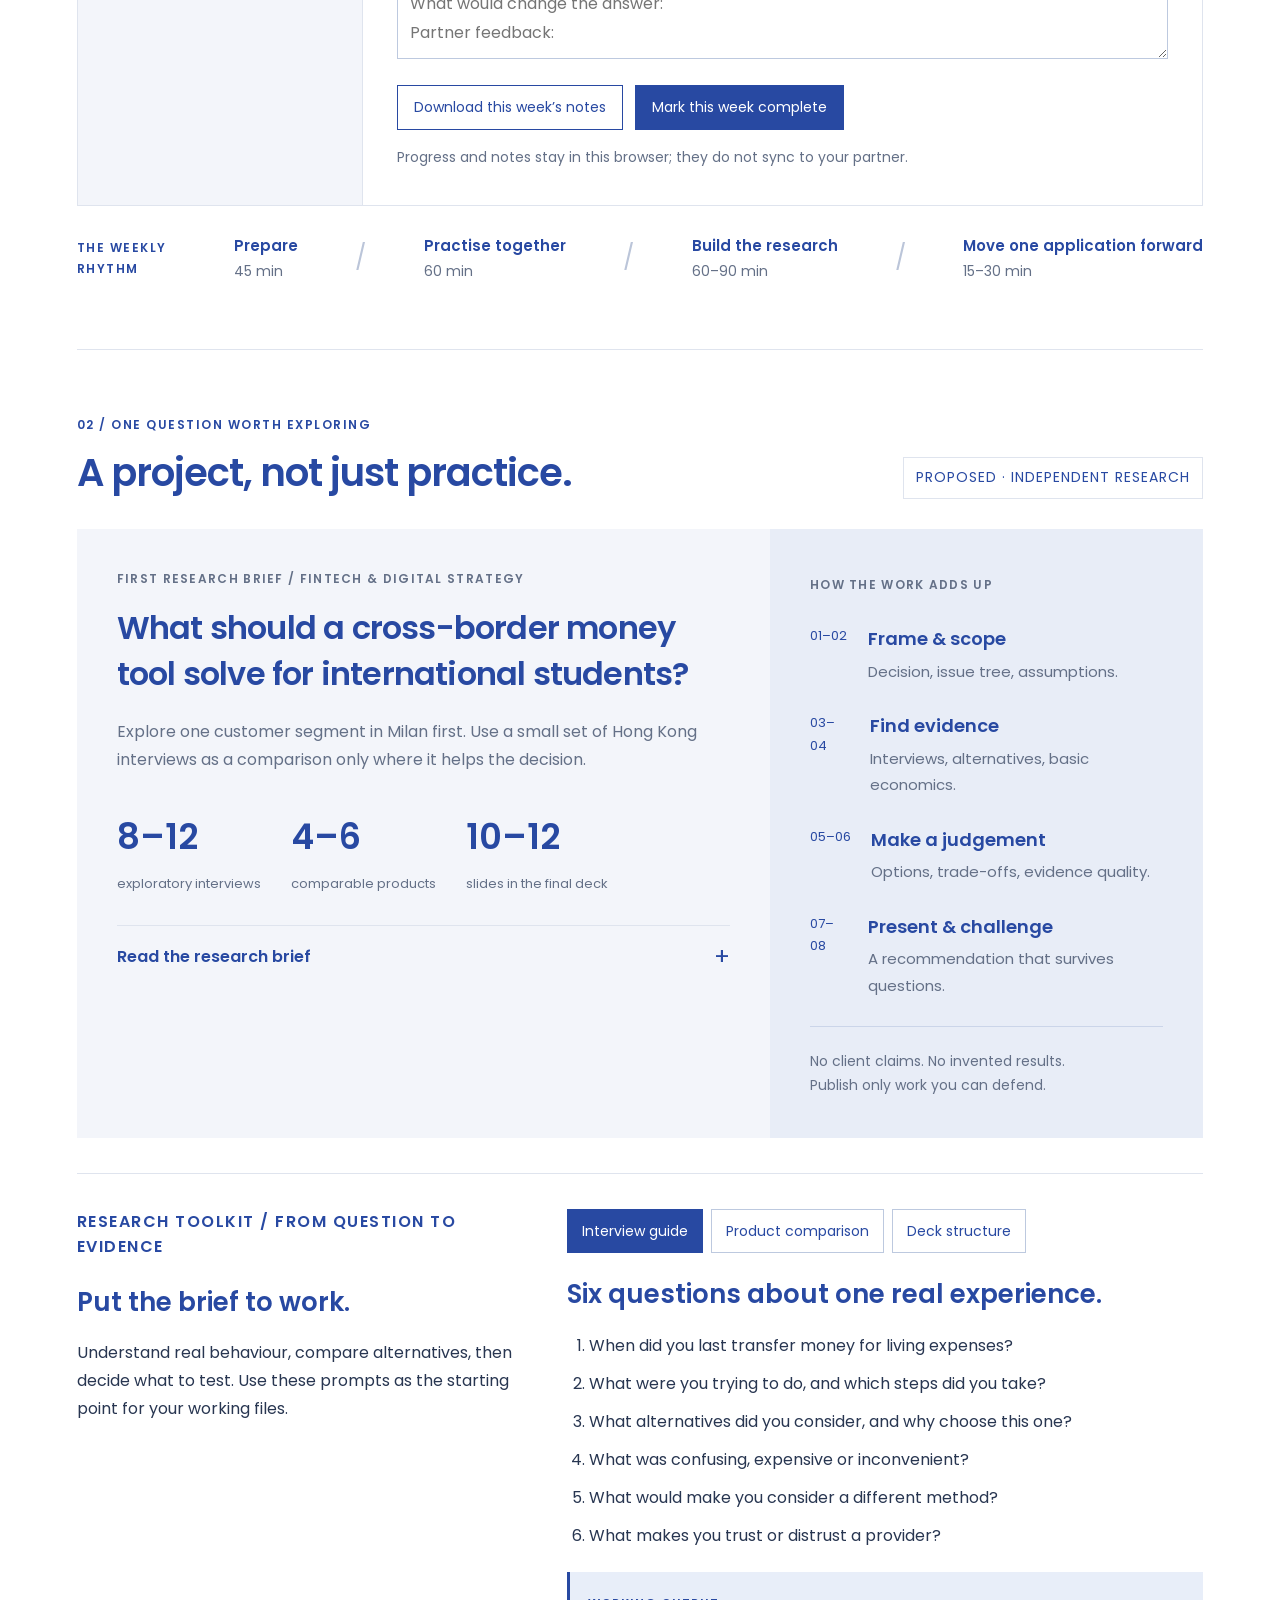
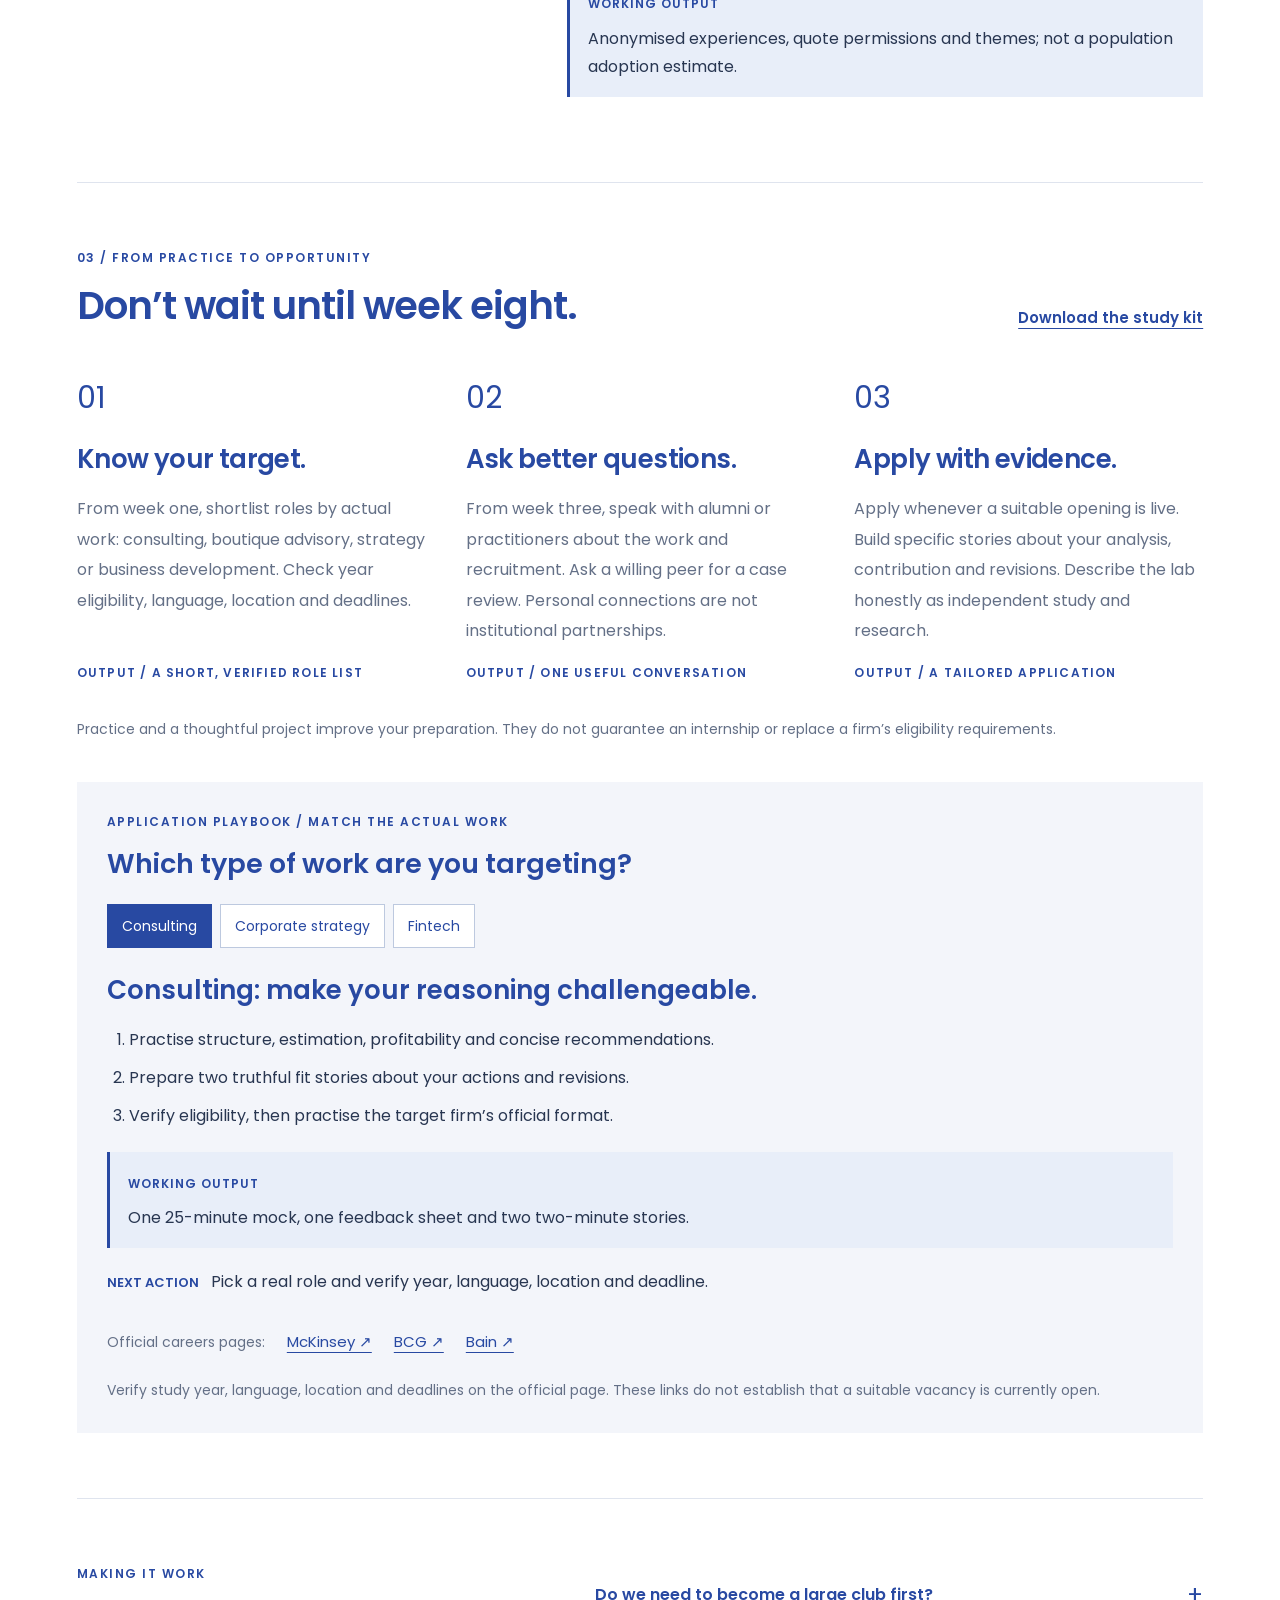
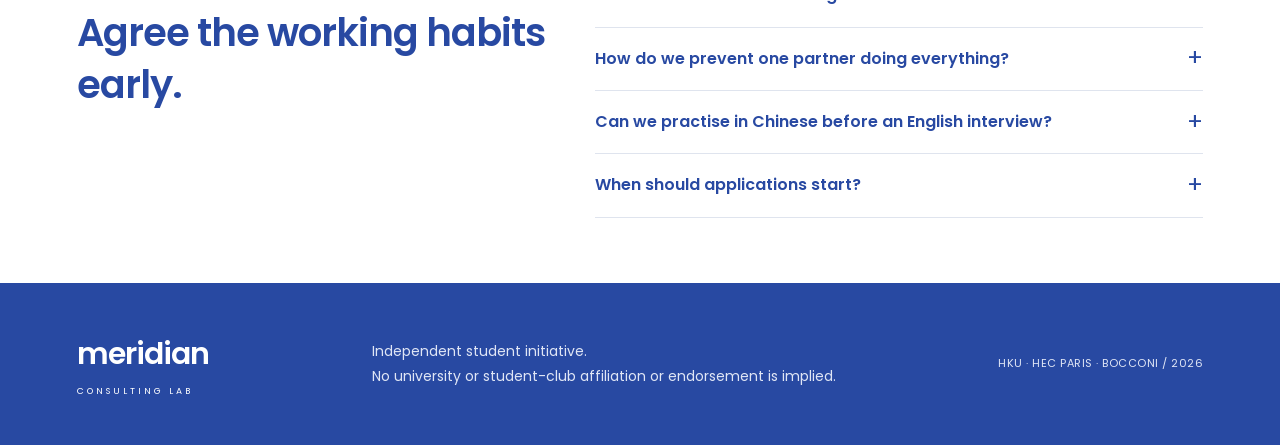
==== commit 3b00e450: "Add HKU-first campus identity and interactive study lab" ====
--- a/index.html
+++ b/index.html
@@ -3,27 +3,30 @@
 <head>
   <meta charset="utf-8"><meta name="viewport" content="width=device-width,initial-scale=1">
   <title>Meridian Consulting Lab — Practice with purpose</title>
-  <meta name="description" content="A two-person consulting lab connecting HEC–Bocconi and HKU. Eight weeks of structured practice, independent research and internship preparation.">
+  <meta name="description" content="A two-person consulting lab connecting HKU and the HEC–Bocconi programme. Eight weeks of structured practice, independent research and internship preparation.">
   <link rel="icon" type="image/svg+xml" href="data:image/svg+xml,%3Csvg xmlns='http://www.w3.org/2000/svg' viewBox='0 0 40 40'%3E%3Crect width='40' height='40' fill='%232849a2'/%3E%3Cpath d='M9 29V11l11 12 11-12v18' fill='none' stroke='white' stroke-width='3'/%3E%3C/svg%3E">
-  <link rel="stylesheet" href="styles.css"><script src="app.js" defer></script>
+  <link rel="stylesheet" href="styles.css"><script src="app.js" defer></script><script src="lab.js" defer></script>
 </head>
 <body>
 <a class="skip" href="#programme">Skip to the programme</a>
 <header class="site-header">
-  <a class="brand" href="#top" aria-label="Meridian Consulting Lab home"><span class="brand-mark" aria-hidden="true">M</span><span>MERIDIAN<span class="brand-sub">CONSULTING LAB</span></span></a>
+  <a class="brand" href="#top" aria-label="Meridian Consulting Lab home"><span class="brand-mark" aria-hidden="true">M</span><span>MERIDIAN<span class="brand-sub">HKU · HEC PARIS · BOCCONI</span></span></a>
   <nav aria-label="Main navigation"><a href="#about">About us</a><a href="#programme">Programme</a><a href="#research">Research</a><a href="#internships">Internships</a></nav>
   <nav class="language-switch" aria-label="Switch language"><a href="index.html" lang="en" aria-current="page">EN</a><a href="zh.html" lang="zh-CN" data-language-link>中文</a></nav>
 </header>
 <main id="top">
   <section class="intro" aria-labelledby="intro-title">
     <img class="hero-image" src="assets/meridian-hero.png" alt="" fetchpriority="high">
-    <div class="hero-copy"><p class="eyebrow">HEC–BOCCONI × HKU</p><h1 id="intro-title"><span>Meridian</span><br>CONSULTING<br>LAB</h1><p class="intro-copy">Good judgement. Built weekly.<br>A shared space to practise consulting,<br>explore ideas and prepare for what’s next.</p><a class="hero-cta" href="#programme">Explore the programme <span aria-hidden="true">↗</span></a></div>
+    <div class="hero-copy"><p class="eyebrow">HKU × HEC PARIS × BOCCONI</p><h1 id="intro-title"><span>Meridian</span><br>CONSULTING<br>LAB</h1><p class="intro-copy">One business problem each week. Two turns in the interview seat.<br>Build an evidence-led fintech study and turn the work<br>into a credible story for consulting and strategy internships.</p><a class="hero-cta" href="#programme">Start this week’s practice <span aria-hidden="true">↗</span></a><a class="hero-secondary" href="#lab-tools">Plan a partner session →</a></div>
   </section>
+<section class="school-band" aria-label="HKU, HEC Paris, Bocconi"><p>Three schools. Two partners. One working project.</p><div class="school-wordmarks"><div class="school hku"><strong>HKU</strong><span>THE UNIVERSITY OF HONG KONG</span><small>Hong Kong · Asia perspective</small></div><div class="school hec"><strong>HEC <i>PARIS</i></strong><span>HEC PARIS</span><small>Paris · Strategy perspective</small></div><div class="school bocconi"><strong>BOCCONI</strong><span>UNIVERSITÀ BOCCONI</span><small>Milan · Data & business</small></div></div></section>
   <div class="programme-note"><p>Start small. Think rigorously.</p><div class="note-meta"><span><strong>8</strong> weeks of practice</span><span><strong>2</strong> learning partners</span><span><strong>3–4</strong> hours / week each</span></div></div>
-  <section class="section about" id="about" aria-labelledby="about-heading"><div class="about-visual" aria-hidden="true"><span class="visual-caption">A DIFFERENT PERSPECTIVE.</span><p>Ideas.<br>Evidence.<br>Insight.</p><span class="visual-coordinate">MILAN ↔ HONG KONG</span></div><div class="about-copy"><p class="eyebrow">ABOUT US</p><h2 id="about-heading">Two perspectives.<br>One working habit.</h2><p>Meridian is a proposed student learning initiative connecting the HEC–Bocconi programme and HKU. The aim is simple: learn consulting systematically, create useful independent research, and prepare for internships.</p><p>Commercial strategy, data and fintech meet an interest in politics, philosophy and economics. Both partners practise the full toolkit. Roles rotate every week.</p><p class="quiet">Start with two people and one project. Revisit the format after week four. Expand only if the work is useful and the weekly commitment is sustainable.</p><a class="text-link" href="#research">Discover our first research idea <span aria-hidden="true">→</span></a></div></section>
-  <section class="statement" aria-label="Our approach"><p>Learn with structure.<br>Think beyond the framework.</p><span>CONSULTING PRACTICE · INDEPENDENT RESEARCH · CAREER PREPARATION</span></section>
+  <section class="section about" id="about" aria-labelledby="about-heading"><div class="about-copy"><p class="eyebrow">ABOUT / HKU × HEC–BOCCONI</p><h2 id="about-heading">Different interests. A shared way to work.</h2><p>The HKU partner’s PPE interests bring questions about institutions, behaviour and qualitative evidence. The HEC–Bocconi partner’s consulting, data and fintech interests bring commercial analysis and unit economics. Both practise structure, numbers and communication; neither gets confined to one role.</p><p>Alternate interviewer and candidate each session. Leave one file behind every week: an issue tree, estimate, user insight or recommendation slide. Review workload and usefulness in week four, then challenge the complete research deck in week eight.</p><a class="text-link" href="#research">Start with the shared research →</a></div><div class="campus-panel"><p class="tiny-label">THREE PERSPECTIVES / SELECT HOW TO USE THEM</p><div class="choice-row" id="campus-choices" role="group" aria-label="Choose a research perspective"><button type="button" data-choice="hku" aria-pressed="true">HKU</button><button type="button" data-choice="hec" aria-pressed="false">HEC Paris</button><button type="button" data-choice="bocconi" aria-pressed="false">Bocconi</button></div><article id="campus-output" aria-live="polite"><h3>HKU: begin with users and institutions</h3><p>Ask how a user chose their last cross-border transfer. Separate intentions from behaviour, then examine trust and rules that shape the choice.</p></article></div></section>
+  <section class="statement method" aria-label="Weekly working method"><h2>Make the work visible every week.</h2><div class="method-grid"><div><span>01</span><h3>Frame one decision</h3><p>Name the objective, constraints and missing evidence.</p></div><div><span>02</span><h3>Take a challenge</h3><p>Take turns calculating and explaining; record specific feedback.</p></div><div><span>03</span><h3>Finish one page</h3><p>Write the answer, reasons, limitations and next step.</p></div></div></section>
+<section class="section lab-tools" id="lab-tools" aria-labelledby="tools-heading"><div class="section-heading"><div><p class="eyebrow">WORKING TOOLS / HONG KONG · PARIS · MILAN</p><h2 id="tools-heading">Make the weekly commitment workable.</h2></div></div><div class="tools-grid"><article class="tool-card"><p class="tiny-label">01 / YOUR WEEKLY TIME BUDGET</p><h3>How much time this week?</h3><div class="choice-row" id="plan-choices" role="group" aria-label="Choose a weekly study budget"><button type="button" data-choice="90" aria-pressed="false">90 min</button><button type="button" data-choice="180" aria-pressed="true">3 hours</button><button type="button" data-choice="225" aria-pressed="false">3h 45m</button></div><div id="plan-output" aria-live="polite"></div></article><article class="tool-card meeting-card"><p class="tiny-label">02 / FIND A SHARED MEETING TIME</p><h3>Hong Kong time. European time.</h3><label for="meeting-time">Enter the time in Hong Kong</label><input type="datetime-local" id="meeting-time"><button class="button" type="button" id="convert-meeting">Convert for all three cities</button><div id="meeting-output" aria-live="polite"></div><p class="tool-note">Paris and Milan daylight saving is handled automatically. This converts times; it does not create a calendar event.</p></article></div></section>
   <section class="programme section" id="programme" aria-labelledby="programme-heading">
     <div class="section-heading"><div><p class="eyebrow">01 / THE PROGRAMME</p><h2 id="programme-heading">Your next working session.</h2></div><span class="quiet">Choose a week. Start at your own pace.</span></div>
+<div class="workspace-bar"><div class="progress-panel"><p class="tiny-label">YOUR EIGHT-WEEK PROGRESS</p><div class="progress-line"><progress id="lab-progress" value="0" max="8" aria-label="Completed weeks"></progress><span id="progress-count" aria-live="polite">0 / 8</span></div><p id="storage-note" class="tool-note">Progress and notes stay in this browser; they do not sync to your partner.</p></div><div class="timer-panel"><label class="tiny-label" for="timer-duration">CASE PRACTICE TIMER</label><select id="timer-duration"><option value="5">5 min · quick drill</option><option value="20" selected>20 min · partner turn</option><option value="25">25 min · mock interview</option></select><div class="timer-controls"><output id="timer-clock" role="timer" aria-live="off">20:00</output><button type="button" class="button" id="timer-toggle">Start</button><button type="button" class="button secondary" id="timer-reset">Reset</button></div><p id="timer-status" class="tool-note" aria-live="polite">Read the prompt before starting.</p></div></div>
     <div class="workbench">
       <nav class="week-list" aria-label="Programme weeks" id="week-list">
         <a class="week-link active" href="#week-1" aria-current="step"><span class="week-number">01</span><span>Structure the problem<small>Questions before frameworks</small></span><span class="week-dot" aria-hidden="true"></span></a>
@@ -40,9 +43,10 @@
   <section class="section research" id="research" aria-labelledby="research-heading">
     <div class="section-heading"><div><p class="eyebrow">02 / ONE QUESTION WORTH EXPLORING</p><h2 id="research-heading">A project, not just practice.</h2></div><span class="status">PROPOSED · INDEPENDENT RESEARCH</span></div>
     <div class="research-grid"><div class="research-main"><p class="tiny-label">FIRST RESEARCH BRIEF / FINTECH & DIGITAL STRATEGY</p><h3>What should a cross-border money tool solve for international students?</h3><p>Explore one customer segment in Milan first. Use a small set of Hong Kong interviews as a comparison only where it helps the decision.</p><div class="project-facts"><div><strong>8–12</strong><span>exploratory interviews</span></div><div><strong>4–6</strong><span>comparable products</span></div><div><strong>10–12</strong><span>slides in the final deck</span></div></div><details><summary>Read the research brief</summary><div class="detail-body"><p><strong>The decision:</strong> which user problem deserves a small product experiment? Compare transfer cost, clarity, convenience and trust without assuming the answer.</p><p><strong>Scope:</strong> aim for 6–8 adult student interviews in Milan and 2–4 in Hong Kong. This is an exploratory convenience sample, not a representative survey. If access is limited, narrow to one city.</p><p><strong>Method:</strong> ask about a recent real experience, compare public product information under the same transaction scenario, and separate observations from interpretations.</p><p><strong>Output:</strong> an evidence table, anonymised themes, a concise deck, an alternative recommendation and a low-cost next experiment. Make every important number traceable.</p><p><strong>Boundary:</strong> no bank credentials or account statements. Ask permission to take notes, minimise personal data and agree how long to keep them. This is student research, not financial advice or a client engagement.</p></div></details></div><aside class="project-aside"><span class="tiny-label">HOW THE WORK ADDS UP</span><ol class="project-steps"><li><span>01–02</span><div><strong>Frame & scope</strong><p>Decision, issue tree, assumptions.</p></div></li><li><span>03–04</span><div><strong>Find evidence</strong><p>Interviews, alternatives, basic economics.</p></div></li><li><span>05–06</span><div><strong>Make a judgement</strong><p>Options, trade-offs, evidence quality.</p></div></li><li><span>07–08</span><div><strong>Present & challenge</strong><p>A recommendation that survives questions.</p></div></li></ol><p class="aside-note">No client claims. No invented results.<br>Publish only work you can defend.</p></aside></div>
-  </section>
-  <section class="section internships" id="internships" aria-labelledby="internships-heading"><div class="section-heading"><div><p class="eyebrow">03 / FROM PRACTICE TO OPPORTUNITY</p><h2 id="internships-heading">Don’t wait until week eight.</h2></div><a class="text-link" href="study-kit.md" download>Download the study kit</a></div><div class="career-grid"><article><span class="career-num">01</span><h3>Know your target.</h3><p>From week one, shortlist roles by actual work: consulting, boutique advisory, strategy or business development. Check year eligibility, language, location and deadlines.</p><span class="career-output">OUTPUT / A SHORT, VERIFIED ROLE LIST</span></article><article><span class="career-num">02</span><h3>Ask better questions.</h3><p>From week three, speak with alumni or practitioners about the work and recruitment. Ask a willing peer for a case review. Personal connections are not institutional partnerships.</p><span class="career-output">OUTPUT / ONE USEFUL CONVERSATION</span></article><article><span class="career-num">03</span><h3>Apply with evidence.</h3><p>Apply whenever a suitable opening is live. Build specific stories about your analysis, contribution and revisions. Describe the lab honestly as independent study and research.</p><span class="career-output">OUTPUT / A TAILORED APPLICATION</span></article></div><p class="career-footnote">Practice and a thoughtful project improve your preparation. They do not guarantee an internship or replace a firm’s eligibility requirements.</p></section>
+  <div class="research-toolkit"><div><p class="eyebrow">RESEARCH TOOLKIT / FROM QUESTION TO EVIDENCE</p><h3>Put the brief to work.</h3><p>Understand real behaviour, compare alternatives, then decide what to test. Use these prompts as the starting point for your working files.</p></div><div><div class="choice-row" id="research-choices" role="group" aria-label="Choose a research tool"><button type="button" data-choice="interview" aria-pressed="true">Interview guide</button><button type="button" data-choice="compare" aria-pressed="false">Product comparison</button><button type="button" data-choice="deck" aria-pressed="false">Deck structure</button></div><article id="research-output" aria-live="polite"></article></div></div></section>
+  <section class="section internships" id="internships" aria-labelledby="internships-heading"><div class="section-heading"><div><p class="eyebrow">03 / FROM PRACTICE TO OPPORTUNITY</p><h2 id="internships-heading">Don’t wait until week eight.</h2></div><a class="text-link" href="study-kit.md" download>Download the study kit</a></div><div class="career-grid"><article><span class="career-num">01</span><h3>Know your target.</h3><p>From week one, shortlist roles by actual work: consulting, boutique advisory, strategy or business development. Check year eligibility, language, location and deadlines.</p><span class="career-output">OUTPUT / A SHORT, VERIFIED ROLE LIST</span></article><article><span class="career-num">02</span><h3>Ask better questions.</h3><p>From week three, speak with alumni or practitioners about the work and recruitment. Ask a willing peer for a case review. Personal connections are not institutional partnerships.</p><span class="career-output">OUTPUT / ONE USEFUL CONVERSATION</span></article><article><span class="career-num">03</span><h3>Apply with evidence.</h3><p>Apply whenever a suitable opening is live. Build specific stories about your analysis, contribution and revisions. Describe the lab honestly as independent study and research.</p><span class="career-output">OUTPUT / A TAILORED APPLICATION</span></article></div><p class="career-footnote">Practice and a thoughtful project improve your preparation. They do not guarantee an internship or replace a firm’s eligibility requirements.</p><div class="career-playbook"><div class="section-heading"><div><p class="eyebrow">APPLICATION PLAYBOOK / MATCH THE ACTUAL WORK</p><h3>Which type of work are you targeting?</h3></div></div><div class="choice-row" id="career-choices" role="group" aria-label="Choose a career direction"><button type="button" data-choice="consulting" aria-pressed="true">Consulting</button><button type="button" data-choice="strategy" aria-pressed="false">Corporate strategy</button><button type="button" data-choice="fintech" aria-pressed="false">Fintech</button></div><article id="career-output" aria-live="polite"></article><div class="official-links"><span>Official careers pages:</span><a href="https://www.mckinsey.com/careers">McKinsey ↗</a><a href="https://careers.bcg.com/">BCG ↗</a><a href="https://www.bain.com/careers/">Bain ↗</a></div><p class="tool-note">Verify study year, language, location and deadlines on the official page. These links do not establish that a suitable vacancy is currently open.</p></div></section>
+<section class="section faq" aria-labelledby="faq-heading"><div><p class="eyebrow">MAKING IT WORK</p><h2 id="faq-heading">Agree the working habits early.</h2></div><div><details><summary>Do we need to become a large club first?</summary><div class="detail-body"><p>Finish four consistent weeks and save the outputs before deciding to recruit. For internship applications, explaining your analysis and revisions is more useful than an empty title.</p></div></details><details><summary>How do we prevent one partner doing everything?</summary><div class="detail-body"><p>Rotate interviewer, candidate and lead-writer roles each week. One partner starts the analysis; the other checks key calculations and sources. Credit actual contributions in the final deck.</p></div></details><details><summary>Can we practise in Chinese before an English interview?</summary><div class="detail-body"><p>Use the familiar language to get the logic right, then present a two-minute conclusion in English. In the second half of the programme, run mocks in the language required by the role; practise reasoning, not only translation.</p></div></details><details><summary>When should applications start?</summary><div class="detail-body"><p>As soon as a suitable role opens. Verify eligibility and deadlines in week one, then add verified project outcomes when they exist. There is no reason to wait for week eight.</p></div></details></div></section>
 </main>
-<footer><a class="footer-brand" href="#top">meridian<span>consulting lab</span></a><p>Independent student initiative.<br>No university or student-club affiliation or endorsement is implied.</p><span>FIRST EDITION · 2026</span></footer>
+<footer><a class="footer-brand" href="#top">meridian<span>consulting lab</span></a><p>Independent student initiative.<br>No university or student-club affiliation or endorsement is implied.</p><span>HKU · HEC PARIS · BOCCONI / 2026</span></footer>
 <noscript><div class="noscript">Week one is shown above. Enable JavaScript to browse all eight weeks, or <a href="study-kit.md">read the complete study kit</a>.</div></noscript>
 </body></html>
--- a/styles.css
+++ b/styles.css
@@ -23,3 +23,8 @@
 html:lang(zh-CN) .eyebrow,html:lang(zh-CN) .tiny-label,html:lang(zh-CN) .career-output{letter-spacing:1px}
 html:lang(zh-CN) .session p,html:lang(zh-CN) .session li,html:lang(zh-CN) summary,html:lang(zh-CN) .detail-body{font-size:13px}
 @media(max-width:760px){.site-header .brand{order:0}.site-header .language-switch{order:1;width:auto;margin-left:auto}.site-header>nav:not(.language-switch){order:2;width:100%}html:lang(zh-CN) h1{font-size:44px}}
+/* A readable, working lab: common type scale and native interactive controls. */
+body{font-size:17px;line-height:1.75}button,input,select,textarea{font:inherit}button{touch-action:manipulation}input,select,textarea{min-width:0;max-width:100%;border:1px solid #bdc9df;border-radius:0;background:white;color:var(--ink);padding:11px 12px}input:focus-visible,select:focus-visible,textarea:focus-visible{outline:3px solid var(--blue);outline-offset:3px}textarea{width:100%;resize:vertical;line-height:1.8}h2{font-size:clamp(30px,3vw,42px);line-height:1.35}h3{line-height:1.45}.section{padding:65px 0}.section-heading{margin-bottom:30px}.eyebrow{font-size:12px;letter-spacing:1.5px}.tiny-label,.pill,.deliverable-label,.case-label,.rhythm-label,.career-output{font-size:12px}.quiet,.tool-note,.case-tag,.status,.aside-note,.career-footnote{font-size:14px;line-height:1.7}.brand{font-size:17px}.brand-sub{font-size:9px;letter-spacing:1px}.site-header{gap:28px}.site-header nav a{font-size:14px;min-height:44px;display:inline-flex;align-items:center}.site-header .language-switch a{font-size:13px;min-height:44px;padding:8px 13px}.intro{min-height:565px}.hero-copy{width:66%;padding-top:45px;padding-bottom:45px}h1{font-size:clamp(46px,4.7vw,68px)}.intro-copy{font-size:17px;line-height:1.8;max-width:550px;margin-bottom:24px}.hero-cta{font-size:15px;min-height:50px}.hero-secondary{display:block;width:fit-content;font-size:15px;color:var(--blue);margin-top:17px}.programme-note>p{font-size:17px}.note-meta{font-size:13px;gap:28px}.note-meta strong{font-size:32px}.school-band{padding:34px 0 6px}.school-band>p{margin-bottom:18px;font-size:16px;color:var(--blue)}.school-wordmarks{display:grid;grid-template-columns:repeat(3,minmax(0,1fr));gap:18px}.school{padding:24px 25px;border-top:3px solid currentColor;display:flex;flex-direction:column;background:var(--paper);min-width:0}.school strong{font-size:clamp(30px,3.7vw,49px);line-height:1.2;letter-spacing:-1.2px;font-weight:600}.school strong i{font-size:.42em;font-style:normal;letter-spacing:2px}.school>span{font-size:10px;letter-spacing:1px;margin-top:8px}.school small{font-size:13px;margin-top:16px;color:var(--muted)}.school.hku{color:#753142;background:#f9f3f3}.school.hec{color:#2849a2;background:#f1f4fb}.school.bocconi{color:#205b74;background:#f0f6f8}.school.bocconi strong{font-size:clamp(26px,3vw,42px)}.about{grid-template-columns:1fr 1fr;gap:6%;align-items:start}.about-copy h2{margin-bottom:22px}.about-copy p:not(.eyebrow),.about-copy p.quiet{font-size:16px;line-height:1.85}.text-link{font-size:15px}.campus-panel{background:#f3f5fa;padding:28px}.campus-panel .tiny-label{margin-bottom:18px}.campus-panel h3{font-size:25px;margin:24px 0 14px}.campus-panel p,.campus-panel li{font-size:16px}.choice-row{display:flex;gap:8px;flex-wrap:wrap}.choice-row button{background:white;border:1px solid #bdc9df;min-height:44px;padding:9px 14px;font-size:14px;color:var(--blue);cursor:pointer}.choice-row button[aria-pressed="true"]{background:var(--blue);color:white;border-color:var(--blue)}.choice-row button:hover{box-shadow:inset 0 0 0 1px var(--blue)}.campus-panel ol,#research-output ol,#career-output ol{padding-left:22px;margin:16px 0 22px}.campus-panel li,#research-output li,#career-output li{margin-bottom:10px}.output-note{padding:16px 18px;background:#e8eef9;border-left:3px solid var(--blue);margin:20px 0}.output-note>strong{font-size:12px;letter-spacing:1px;color:var(--blue)}.output-note p{font-size:16px;margin:7px 0 0}.next-action{margin:20px 0 0}.next-action>strong{color:var(--blue);font-size:13px;margin-right:8px}.method{padding-top:44px;padding-bottom:45px}.method h2,.method h3{color:white}.method h2{font-size:32px;position:relative;z-index:1}.method-grid{display:grid;grid-template-columns:repeat(3,minmax(0,1fr));gap:35px;position:relative;z-index:1;margin-top:30px}.method-grid>div>span{font-size:15px;color:#ccd6f5}.method-grid h3{font-size:22px;margin:10px 0}.method .method-grid p{font-size:16px;line-height:1.7;font-weight:400;letter-spacing:0;margin:0;color:#e0e7fa}.tools-grid{display:grid;grid-template-columns:repeat(2,minmax(0,1fr));gap:25px}.tool-card{padding:28px;border:1px solid var(--line);min-width:0}.tool-card h3{font-size:26px;margin:12px 0 22px}.tool-card label{font-size:15px;display:block;margin-bottom:9px}.meeting-card input{display:block;width:100%;margin-bottom:15px}.meeting-card .button{margin-bottom:12px}.plan-phases{padding:0;list-style:none;margin:24px 0}.plan-phases li{display:flex;justify-content:space-between;gap:20px;padding:14px 0;border-bottom:1px solid var(--line)}.plan-phases li strong{font-size:16px;color:var(--blue)}.plan-phases li p{font-size:14px;line-height:1.65;margin:5px 0 0;color:var(--muted)}.plan-phases li>span{font-size:16px;color:var(--blue);white-space:nowrap}.tool-note{color:var(--muted);margin:15px 0 0}#meeting-output{display:grid;gap:10px;margin:12px 0}#meeting-output>div{display:flex;justify-content:space-between;gap:16px;padding-bottom:9px;border-bottom:1px solid var(--line)}#meeting-output strong{font-size:14px;color:var(--blue)}#meeting-output span{font-size:14px;text-align:right}.workspace-bar{display:grid;grid-template-columns:1fr 1fr;gap:28px;padding:25px;background:var(--paper);margin-bottom:25px}.workspace-bar>div{min-width:0}.workspace-bar .tiny-label{margin-bottom:10px;display:block}.progress-line{display:flex;align-items:center;gap:18px}.progress-line progress{flex:1;min-width:0;height:12px;accent-color:var(--blue)}#progress-count{font-size:24px;font-weight:600;color:var(--blue);white-space:nowrap}.timer-panel select{width:100%;font-size:14px;padding:8px 10px;margin-bottom:14px}.timer-controls{display:flex;align-items:center;gap:12px;flex-wrap:wrap}#timer-clock{font-size:32px;color:var(--blue);font-variant-numeric:tabular-nums;line-height:1.1;margin-right:auto}.button{font-size:14px;min-height:44px;padding:11px 16px;line-height:1.5}.workbench{grid-template-columns:285px 1fr}.week-link>span:nth-child(2){font-size:14px}.week-link small{font-size:12px;line-height:1.65}.week-number{font-size:21px}.week-dot{display:inline-flex;justify-content:center;align-items:center;width:16px;height:16px;background:transparent!important;color:var(--blue);font-size:13px}.active .week-dot{color:white}.week-link.active:not(.completed) .week-dot:before{content:'';width:5px;height:5px;background:white;border-radius:50%}.week-link.completed:not(.active){background:#e8eef6}.session h3{font-size:32px}.session h4{font-size:18px}.session p,.session li,.session-description,.session-blocks p,.deliverable p,.case p,.case li{font-size:16px;line-height:1.85}.case-top{flex-wrap:wrap}.session .tiny-label{font-size:12px}.session .quiet{font-size:14px}summary{font-size:16px;line-height:1.65;padding:18px 0}.detail-body{font-size:16px;line-height:1.85}.session-bottom{flex-wrap:wrap}.rhythm strong{font-size:15px}.rhythm p{font-size:14px}.week-notebook{border-top:1px solid var(--line);margin-top:28px;padding-top:24px}.week-notebook label{display:block;color:var(--blue);font-size:18px;font-weight:600;margin-bottom:12px}.week-notebook textarea{font-size:16px}.notebook-actions{display:flex;gap:12px;flex-wrap:wrap;margin-top:16px}.week-notebook .tool-note{font-size:14px}.research-main h3{font-size:32px}.research-main>p:not(.tiny-label){font-size:16px;line-height:1.8}.project-facts strong{font-size:35px}.project-facts span{font-size:13px}.project-steps strong{font-size:18px}.project-steps p{font-size:15px}.project-steps li>span{font-size:13px}.research-toolkit{display:grid;grid-template-columns:1fr 1.4fr;gap:35px;margin-top:35px;border-top:1px solid var(--line);padding-top:35px}.research-toolkit h3{font-size:26px;margin-bottom:18px}.research-toolkit p,.research-toolkit li{font-size:16px}.research-toolkit>div,.career-playbook{min-width:0}#research-output h3{margin-top:23px}.career-grid h3{font-size:26px}.career-grid p{font-size:16px}.career-playbook{margin-top:40px;padding:30px;background:var(--paper)}.career-playbook .section-heading h3{font-size:27px;margin:0}.career-playbook .section-heading{margin-bottom:20px}#career-output h3{font-size:26px;margin:24px 0 15px}#career-output p,#career-output li{font-size:16px}.official-links{display:flex;align-items:center;gap:10px 22px;flex-wrap:wrap;margin-top:24px}.official-links span{font-size:14px;color:var(--muted)}.official-links a{display:inline-flex;align-items:center;min-height:44px;font-size:15px;color:var(--blue)}.faq{display:grid;grid-template-columns:1fr 1.3fr;gap:50px;border-top:1px solid var(--line)}.faq details{border-bottom:1px solid var(--line)}.faq .detail-body p{font-size:16px}footer p{font-size:14px}footer>span{font-size:11px;letter-spacing:.5px}.intro-copy br{display:none}html:lang(zh-CN) .session :is(p,li),html:lang(zh-CN) summary,html:lang(zh-CN) .detail-body{font-size:16px}html:lang(zh-CN) .hero-copy h1{font-size:clamp(48px,4.6vw,65px)}
+@media(max-width:1050px){.workbench{grid-template-columns:245px 1fr}.session{padding:25px}.session-blocks{grid-template-columns:1fr}.school{padding:22px 18px}.site-header{gap:20px}.site-header>nav:not(.language-switch){gap:18px}.note-meta{gap:16px}.note-meta span{gap:8px}.tools-grid{gap:18px}.tool-card{padding:23px}.timer-controls .button{padding:10px 12px}.workspace-bar{gap:24px}.research-main,.project-aside{padding:26px}.research-main h3{font-size:28px}.project-facts{gap:20px}.career-grid{gap:25px}.about-copy p:not(.eyebrow){font-size:16px}}
+@media(max-width:760px){body{font-size:16px}.site-header{display:grid;grid-template-columns:minmax(0,1fr) auto;padding:14px 6%;gap:12px}.brand{gap:9px;font-size:14px;min-width:0}.brand-mark{width:36px;height:36px;font-size:26px;flex-shrink:0}.brand-sub{font-size:8px;letter-spacing:.3px}.site-header .language-switch{grid-column:2;grid-row:1;margin:0;width:auto}.site-header .language-switch a{font-size:12px;padding:8px 10px}.site-header>nav:not(.language-switch){grid-column:1/-1;display:grid;grid-template-columns:repeat(4,minmax(0,1fr));width:100%;gap:6px;margin:0}.site-header>nav:not(.language-switch) a{font-size:12px;min-height:40px;justify-content:center;text-align:center}.intro{min-height:530px}.hero-copy{width:100%;padding-top:40px;padding-bottom:35px}.hero-copy h1{font-size:clamp(38px,11vw,50px)}html:lang(zh-CN) .hero-copy h1{font-size:46px}.intro-copy{font-size:16px;max-width:340px;line-height:1.8}.hero-cta,.hero-secondary{font-size:14px}.school-band{padding-top:28px}.school-band>p{font-size:16px}.school-wordmarks{grid-template-columns:1fr;gap:10px}.school{display:grid;grid-template-columns:105px minmax(0,1fr);gap:5px 12px;padding:17px 16px}.school strong{grid-row:1/3;font-size:34px;align-self:center}.school.hec strong{font-size:28px}.school.bocconi strong{font-size:22px;letter-spacing:-.8px}.school>span{font-size:10px;letter-spacing:.3px;margin:0}.school small{font-size:13px;margin:0}.programme-note>p{font-size:16px}.note-meta span{font-size:12px}.note-meta strong{font-size:30px}.section{padding:48px 0}h2,.about-copy h2{font-size:31px}.eyebrow{font-size:12px}.section-heading>.quiet,.section-heading>.status{font-size:14px}.about{grid-template-columns:1fr;gap:28px}.about-copy p:not(.eyebrow){font-size:16px}.campus-panel{padding:23px}.campus-panel h3{font-size:24px}.method{padding:36px 6%}.method h2{font-size:29px}.method-grid{grid-template-columns:1fr;gap:22px;margin-top:25px}.method-grid h3{font-size:21px;margin-top:6px}.method .method-grid p{font-size:15px}.tools-grid{grid-template-columns:1fr}.tool-card{padding:23px}.tool-card h3{font-size:25px}.plan-phases li{gap:14px}.workspace-bar{grid-template-columns:1fr;padding:23px;gap:26px}.timer-panel{border-top:1px solid var(--line);padding-top:23px}.workbench{grid-template-columns:1fr}.week-link{min-width:235px;min-height:90px}.week-link>span:nth-child(2){font-size:14px}.week-link small{font-size:12px}.session{padding:24px 20px}.session h3{font-size:28px}.session h4{font-size:18px}.session-blocks{gap:24px}.session-top{flex-wrap:wrap}.session-top .quiet{font-size:13px}.session-bottom .button{font-size:14px;max-width:100%;padding:11px 14px}.notebook-actions .button{flex:1 1 180px}.rhythm strong{font-size:14px}.rhythm p{font-size:14px}.research-main,.project-aside{padding:25px}.research-main h3{font-size:28px}.project-facts{gap:14px}.project-facts strong{font-size:30px}.project-facts span{font-size:12px;max-width:90px}.research-toolkit{grid-template-columns:1fr;gap:15px;margin-top:28px;padding-top:28px}.research-toolkit h3{font-size:25px}.career-grid h3{font-size:25px}.career-grid p{font-size:16px}.career-playbook{padding:24px 20px}.career-playbook .section-heading h3{font-size:25px}.faq{grid-template-columns:1fr;gap:20px}footer p{font-size:13px}.choice-row button{font-size:14px;padding:9px 12px}.case-tag{font-size:12px}#meeting-output>div{flex-wrap:wrap;gap:4px 14px}#meeting-output span{text-align:left}html:lang(zh-CN) .session :is(p,li),html:lang(zh-CN) summary{font-size:16px}}
+@media print{.lab-tools,.workspace-bar,.week-notebook,.choice-row{display:none}.school-wordmarks{display:flex}.school{flex:1;background:white}.campus-panel,.career-playbook{background:white}.method{display:none}.research-toolkit,.faq{display:block}.output-note{background:white}}
